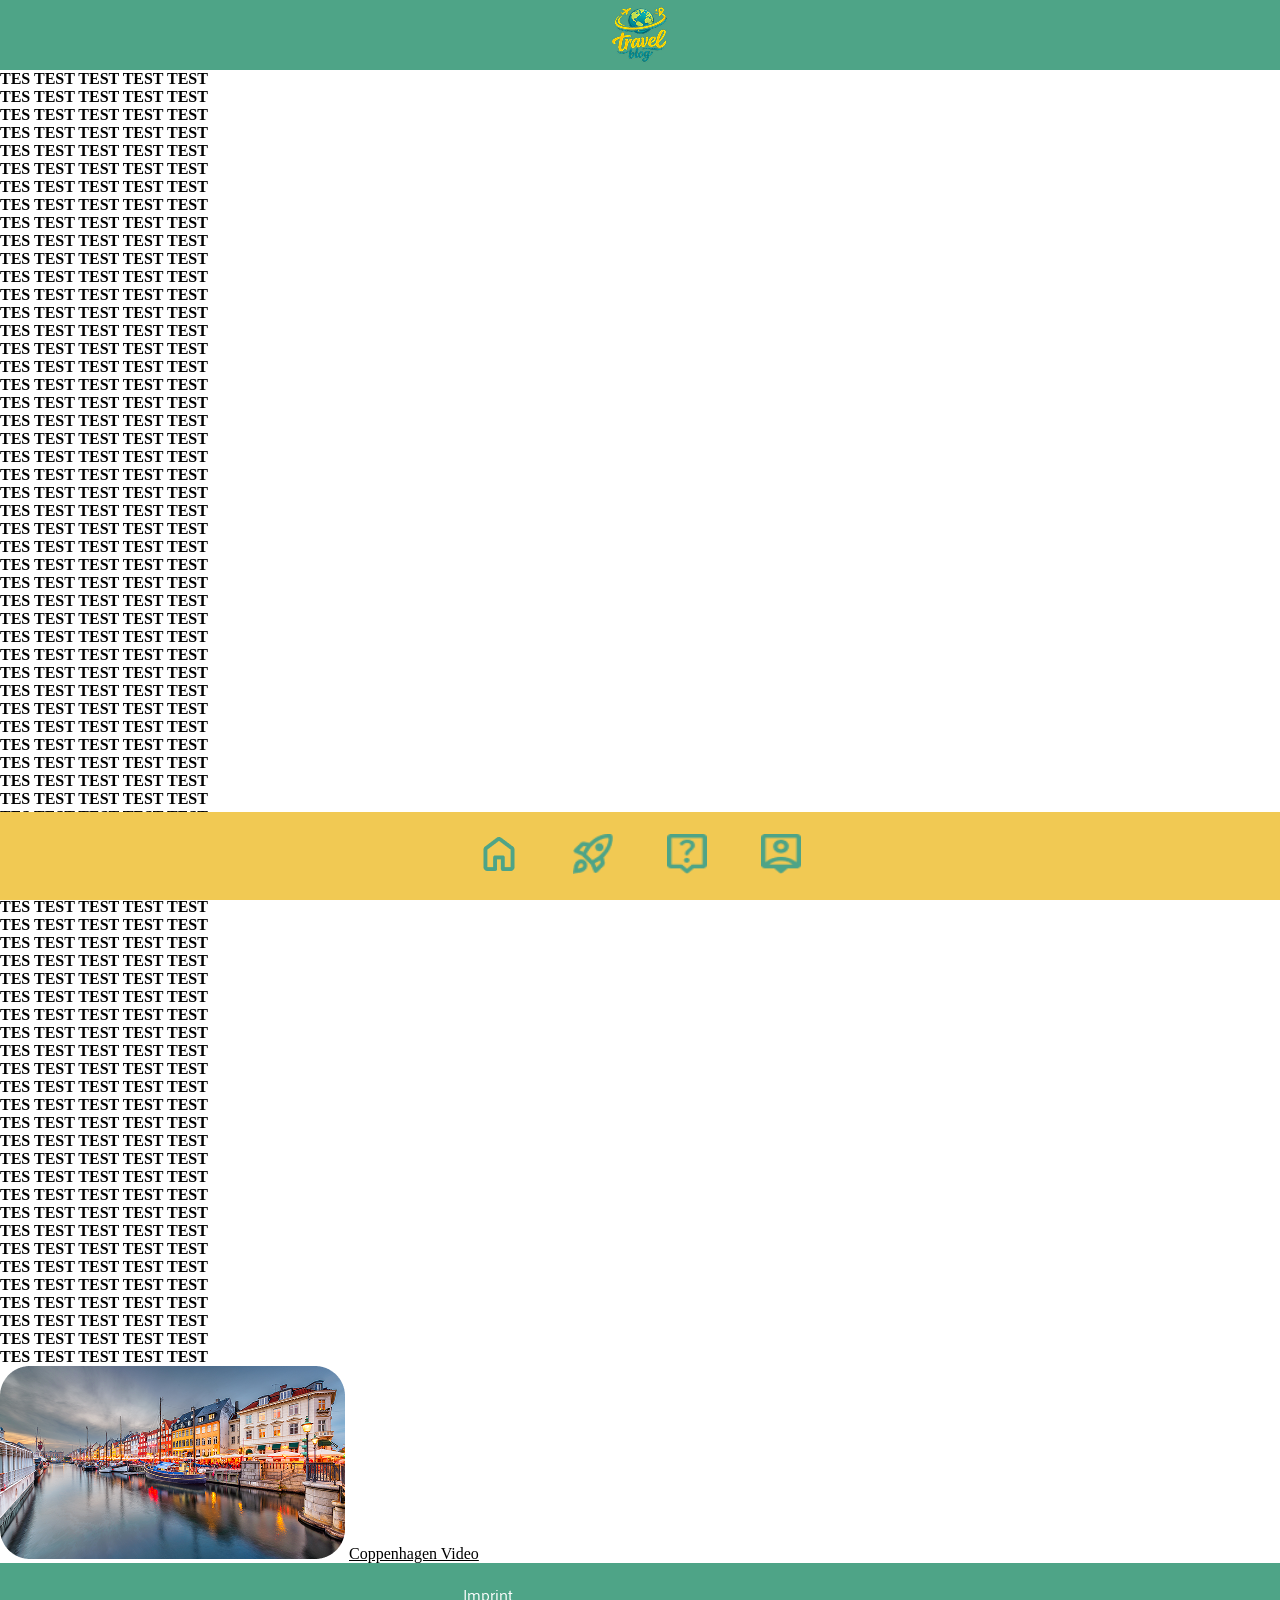
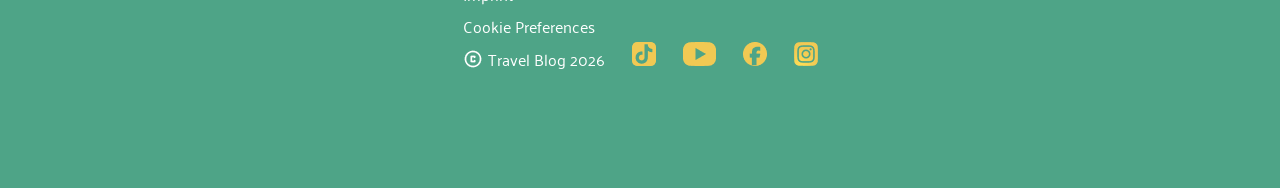
==== index.html @ c3bcda82 "Youtube eingebaut" ====
<!doctype html>
<html lang="en">
    <head>
        <meta charset="UTF-8" />
        <meta name="viewport" content="width=device-width, initial-scale=1.0" />
        <link
            rel="shortcut icon"
            href="./assets/icons/travel-blog-logo.png"
            type="image/x-icon"
        />
        <link rel="stylesheet" href="./css/header-footer.css" />
        <link rel="stylesheet" href="./css/fonts.css" />
        <link rel="stylesheet" href="./css/unsortedlist" />
        <title>Travel-Blog</title>
    </head>
    <body>
        <header>
            <div class="header-content">
                <img
                    src="./assets/icons/travel-blog-logo.png"
                    alt="Travel Blog Logo"
                />
            </div>
        </header>
        <main>
            <h2>TES TEST TEST TEST TEST</h2>
            <h2>TES TEST TEST TEST TEST</h2>
            <h2>TES TEST TEST TEST TEST</h2>
            <h2>TES TEST TEST TEST TEST</h2>

            <h2>TES TEST TEST TEST TEST</h2>
            <h2>TES TEST TEST TEST TEST</h2>

            <h2>TES TEST TEST TEST TEST</h2>

            <h2>TES TEST TEST TEST TEST</h2>
            <h2>TES TEST TEST TEST TEST</h2>
            <h2>TES TEST TEST TEST TEST</h2>
            <h2>TES TEST TEST TEST TEST</h2>
            <h2>TES TEST TEST TEST TEST</h2>
            <h2>TES TEST TEST TEST TEST</h2>
            <h2>TES TEST TEST TEST TEST</h2>
            <h2>TES TEST TEST TEST TEST</h2>

            <h2>TES TEST TEST TEST TEST</h2>
            <h2>TES TEST TEST TEST TEST</h2>

            <h2>TES TEST TEST TEST TEST</h2>

            <h2>TES TEST TEST TEST TEST</h2>
            <h2>TES TEST TEST TEST TEST</h2>
            <h2>TES TEST TEST TEST TEST</h2>
            <h2>TES TEST TEST TEST TEST</h2>
            <h2>TES TEST TEST TEST TEST</h2>
            <h2>TES TEST TEST TEST TEST</h2>
            <h2>TES TEST TEST TEST TEST</h2>
            <h2>TES TEST TEST TEST TEST</h2>
            <h2>TES TEST TEST TEST TEST</h2>

            <h2>TES TEST TEST TEST TEST</h2>
            <h2>TES TEST TEST TEST TEST</h2>

            <h2>TES TEST TEST TEST TEST</h2>

            <h2>TES TEST TEST TEST TEST</h2>
            <h2>TES TEST TEST TEST TEST</h2>
            <h2>TES TEST TEST TEST TEST</h2>
            <h2>TES TEST TEST TEST TEST</h2>
            <h2>TES TEST TEST TEST TEST</h2>
            <h2>TES TEST TEST TEST TEST</h2>
            <h2>TES TEST TEST TEST TEST</h2>
            <h2>TES TEST TEST TEST TEST</h2>
            <h2>TES TEST TEST TEST TEST</h2>

            <h2>TES TEST TEST TEST TEST</h2>
            <h2>TES TEST TEST TEST TEST</h2>

            <h2>TES TEST TEST TEST TEST</h2>

            <h2>TES TEST TEST TEST TEST</h2>
            <h2>TES TEST TEST TEST TEST</h2>
            <h2>TES TEST TEST TEST TEST</h2>
            <h2>TES TEST TEST TEST TEST</h2>
            <h2>TES TEST TEST TEST TEST</h2>
            <h2>TES TEST TEST TEST TEST</h2>
            <h2>TES TEST TEST TEST TEST</h2>
            <h2>TES TEST TEST TEST TEST</h2>
            <h2>TES TEST TEST TEST TEST</h2>

            <h2>TES TEST TEST TEST TEST</h2>
            <h2>TES TEST TEST TEST TEST</h2>

            <h2>TES TEST TEST TEST TEST</h2>

            <h2>TES TEST TEST TEST TEST</h2>
            <h2>TES TEST TEST TEST TEST</h2>
            <h2>TES TEST TEST TEST TEST</h2>
            <h2>TES TEST TEST TEST TEST</h2>
            <h2>TES TEST TEST TEST TEST</h2>
            <h2>TES TEST TEST TEST TEST</h2>
            <h2>TES TEST TEST TEST TEST</h2>
            <h2>TES TEST TEST TEST TEST</h2>
            <h2>TES TEST TEST TEST TEST</h2>

            <h2>TES TEST TEST TEST TEST</h2>
            <h2>TES TEST TEST TEST TEST</h2>

            <h2>TES TEST TEST TEST TEST</h2>

            <h2>TES TEST TEST TEST TEST</h2>
            <h2>TES TEST TEST TEST TEST</h2>
            <h2>TES TEST TEST TEST TEST</h2>
            <h2>TES TEST TEST TEST TEST</h2>
            <h2>TES TEST TEST TEST TEST</h2>
            <h2>TES TEST TEST TEST TEST</h2>

            <section class="video">
                <div class="yt-link">
                    <img src="./assets/img/bild-zum-video.png" alt="yt-bg" />
                    <a href="https://www.youtube.com/watch?v=amIS2ZnMagg"
                        >Coppenhagen Video</a
                    >
                </div>
            </section>
        </main>
        <footer>
            <div class="footer-content">
                <a href="imprint.html" target="_blank"><p>Imprint</p></a>
                <p>Cookie Preferences</p>
                <div class="social-links">
                    <div class="copyright">
                        <img
                            src="./assets/icons/copyright-icon.png"
                            alt="Copyright Icon"
                        />
                        <p>Travel Blog 2026</p>
                    </div>
                    <a href="https://www.tiktok.com" target="_blank"
                        ><img
                            src="./assets/icons/tiktok-icon.png"
                            alt="TikTok Icon"
                    /></a>
                    <a href="https://www.youtube.com" target="_blank"
                        ><img
                            src="./assets/icons/youtube-icon.png"
                            alt="YouTube Icon"
                    /></a>
                    <a href="https://www.facebook.com" target="_blank"
                        ><img
                            src="./assets/icons/facebook-icon.png"
                            alt="Facebook Icon"
                    /></a>
                    <a href="https://www.instagram.com" target="_blank"
                        ><img
                            src="./assets/icons/instagram-icon.png"
                            alt="Instagram Icon"
                    /></a>
                </div>
            </div>
            <div class="footer-navigation">
                <nav class="footer-nav-bar">
                    <ul>
                        <li>
                            <a href="index.html#home"
                                ><img
                                    src="./assets/icons/home.png"
                                    alt="Home Icon"
                            /></a>
                        </li>
                        <li>
                            <a href="index.html#highlights"
                                ><img
                                    src="./assets/icons/rocket-launch.png"
                                    alt="Rocket Icon"
                            /></a>
                        </li>
                        <li>
                            <a href="index.html#faq"
                                ><img
                                    src="./assets/icons/live-help.png"
                                    alt="FAQ Icon"
                            /></a>
                        </li>
                        <li>
                            <a href="index.html#contact"
                                ><img
                                    src="./assets/icons/person-pin.png"
                                    alt="Contact Icon"
                            /></a>
                        </li>
                    </ul>
                </nav>
            </div>
        </footer>
    </body>
</html>
---- css/header-footer.css ----
* {
    margin: 0; /* Alle Abstände auf null setzen */
    padding: 0;
    position: relative;
    box-sizing: border-box;
    color: inherit;
    font-size: inherit;
    scroll-behavior: smooth;
}

header {
    background-color: #4ea487;
    .header-content {
        /* position: absolute;
        width: 100%; */

        height: 70px;
        display: flex;
        align-items: center;
        justify-content: center;

        img {
            width: 56px;
            height: 56px;
        }
    }
}

footer {
    background-color: #4ea487;
    height: 225px;
    width: 100%;

    display: flex;
    justify-content: center;

    .footer-content {
        font-family: "Palanquin";
        font-size: 16px;
        width: 100%;
        max-width: 375px;
        padding-top: 15px;
        padding-left: 10px;
        padding-right: 10px;

        color: white;
        line-height: 2;
        
        a {
            text-decoration: none;
        }
        .social-links {
            display: flex;
            flex-direction: row;
            align-items: center;
            justify-content: space-between;

            .copyright {
                display: flex;
                align-items: center;
                gap: 5px;
            }
        }
    }

    .footer-navigation {
        background-color: #f1c953;
        height: 88px;
        width: 100%;
        display: flex;
        align-items: center;
        justify-content: center;
        position: fixed;
        left: 0;
        bottom: 0;

        .footer-nav-bar {
            max-width: 375px;
            width: 100%;

            ul {
                display: flex;
                flex-direction: row;
                align-items: center;
                justify-content: space-around;
                list-style-type: none;
            }

            img {
                width: 40px;
                height: 40px;
            }
        }
    }
}
---- css/fonts.css ----
/* arima-regular - latin */
@font-face {
  font-display: swap; /* Check https://developer.mozilla.org/en-US/docs/Web/CSS/@font-face/font-display for other options. */
  font-family: 'Arima';
  font-style: normal;
  font-weight: 400;
  src: url('../assets/fonts/arima-v7-latin-regular.woff2') format('woff2'); /* Chrome 36+, Opera 23+, Firefox 39+, Safari 12+, iOS 10+ */
}
/* arima-500 - latin */
@font-face {
  font-display: swap; /* Check https://developer.mozilla.org/en-US/docs/Web/CSS/@font-face/font-display for other options. */
  font-family: 'Arima';
  font-style: normal;
  font-weight: 500;
  src: url('../assets/fonts/arima-v7-latin-500.woff2') format('woff2'); /* Chrome 36+, Opera 23+, Firefox 39+, Safari 12+, iOS 10+ */
}
/* arima-600 - latin */
@font-face {
  font-display: swap; /* Check https://developer.mozilla.org/en-US/docs/Web/CSS/@font-face/font-display for other options. */
  font-family: 'Arima';
  font-style: normal;
  font-weight: 600;
  src: url('../assets/fonts/arima-v7-latin-600.woff2') format('woff2'); /* Chrome 36+, Opera 23+, Firefox 39+, Safari 12+, iOS 10+ */
}
/* arima-700 - latin */
@font-face {
  font-display: swap; /* Check https://developer.mozilla.org/en-US/docs/Web/CSS/@font-face/font-display for other options. */
  font-family: 'Arima';
  font-style: normal;
  font-weight: 700;
  src: url('../assets/fonts/arima-v7-latin-700.woff2') format('woff2'); /* Chrome 36+, Opera 23+, Firefox 39+, Safari 12+, iOS 10+ */
}


/* palanquin-regular - latin */
@font-face {
  font-display: swap; /* Check https://developer.mozilla.org/en-US/docs/Web/CSS/@font-face/font-display for other options. */
  font-family: 'Palanquin';
  font-style: normal;
  font-weight: 400;
  src: url('../assets/fonts/palanquin-v17-latin-regular.woff2') format('woff2'); /* Chrome 36+, Opera 23+, Firefox 39+, Safari 12+, iOS 10+ */
}
/* palanquin-500 - latin */
@font-face {
  font-display: swap; /* Check https://developer.mozilla.org/en-US/docs/Web/CSS/@font-face/font-display for other options. */
  font-family: 'Palanquin';
  font-style: normal;
  font-weight: 500;
  src: url('../assets/fonts/palanquin-v17-latin-500.woff2') format('woff2'); /* Chrome 36+, Opera 23+, Firefox 39+, Safari 12+, iOS 10+ */
}
/* palanquin-600 - latin */
@font-face {
  font-display: swap; /* Check https://developer.mozilla.org/en-US/docs/Web/CSS/@font-face/font-display for other options. */
  font-family: 'Palanquin';
  font-style: normal;
  font-weight: 600;
  src: url('../assets/fonts/palanquin-v17-latin-600.woff2') format('woff2'); /* Chrome 36+, Opera 23+, Firefox 39+, Safari 12+, iOS 10+ */
}
/* palanquin-700 - latin */
@font-face {
  font-display: swap; /* Check https://developer.mozilla.org/en-US/docs/Web/CSS/@font-face/font-display for other options. */
  font-family: 'Palanquin';
  font-style: normal;
  font-weight: 700;
  src: url('../assets/fonts/palanquin-v17-latin-700.woff2') format('woff2'); /* Chrome 36+, Opera 23+, Firefox 39+, Safari 12+, iOS 10+ */
}

/* palanquin-dark-regular - latin */
@font-face {
  font-display: swap; /* Check https://developer.mozilla.org/en-US/docs/Web/CSS/@font-face/font-display for other options. */
  font-family: 'Palanquin Dark';
  font-style: normal;
  font-weight: 400;
  src: url('../assets/fonts/palanquin-dark-v17-latin-regular.woff2') format('woff2'); /* Chrome 36+, Opera 23+, Firefox 39+, Safari 12+, iOS 10+ */
}
/* palanquin-dark-500 - latin */
@font-face {
  font-display: swap; /* Check https://developer.mozilla.org/en-US/docs/Web/CSS/@font-face/font-display for other options. */
  font-family: 'Palanquin Dark';
  font-style: normal;
  font-weight: 500;
  src: url('../assets/fonts/palanquin-dark-v17-latin-500.woff2') format('woff2'); /* Chrome 36+, Opera 23+, Firefox 39+, Safari 12+, iOS 10+ */
}
/* palanquin-dark-600 - latin */
@font-face {
  font-display: swap; /* Check https://developer.mozilla.org/en-US/docs/Web/CSS/@font-face/font-display for other options. */
  font-family: 'Palanquin Dark';
  font-style: normal;
  font-weight: 600;
  src: url('../assets/fonts/palanquin-dark-v17-latin-600.woff2') format('woff2'); /* Chrome 36+, Opera 23+, Firefox 39+, Safari 12+, iOS 10+ */
}
/* palanquin-dark-700 - latin */
@font-face {
  font-display: swap; /* Check https://developer.mozilla.org/en-US/docs/Web/CSS/@font-face/font-display for other options. */
  font-family: 'Palanquin Dark';
  font-style: normal;
  font-weight: 700;
  src: url('../assets/fonts/palanquin-dark-v17-latin-700.woff2') format('woff2'); /* Chrome 36+, Opera 23+, Firefox 39+, Safari 12+, iOS 10+ */
}
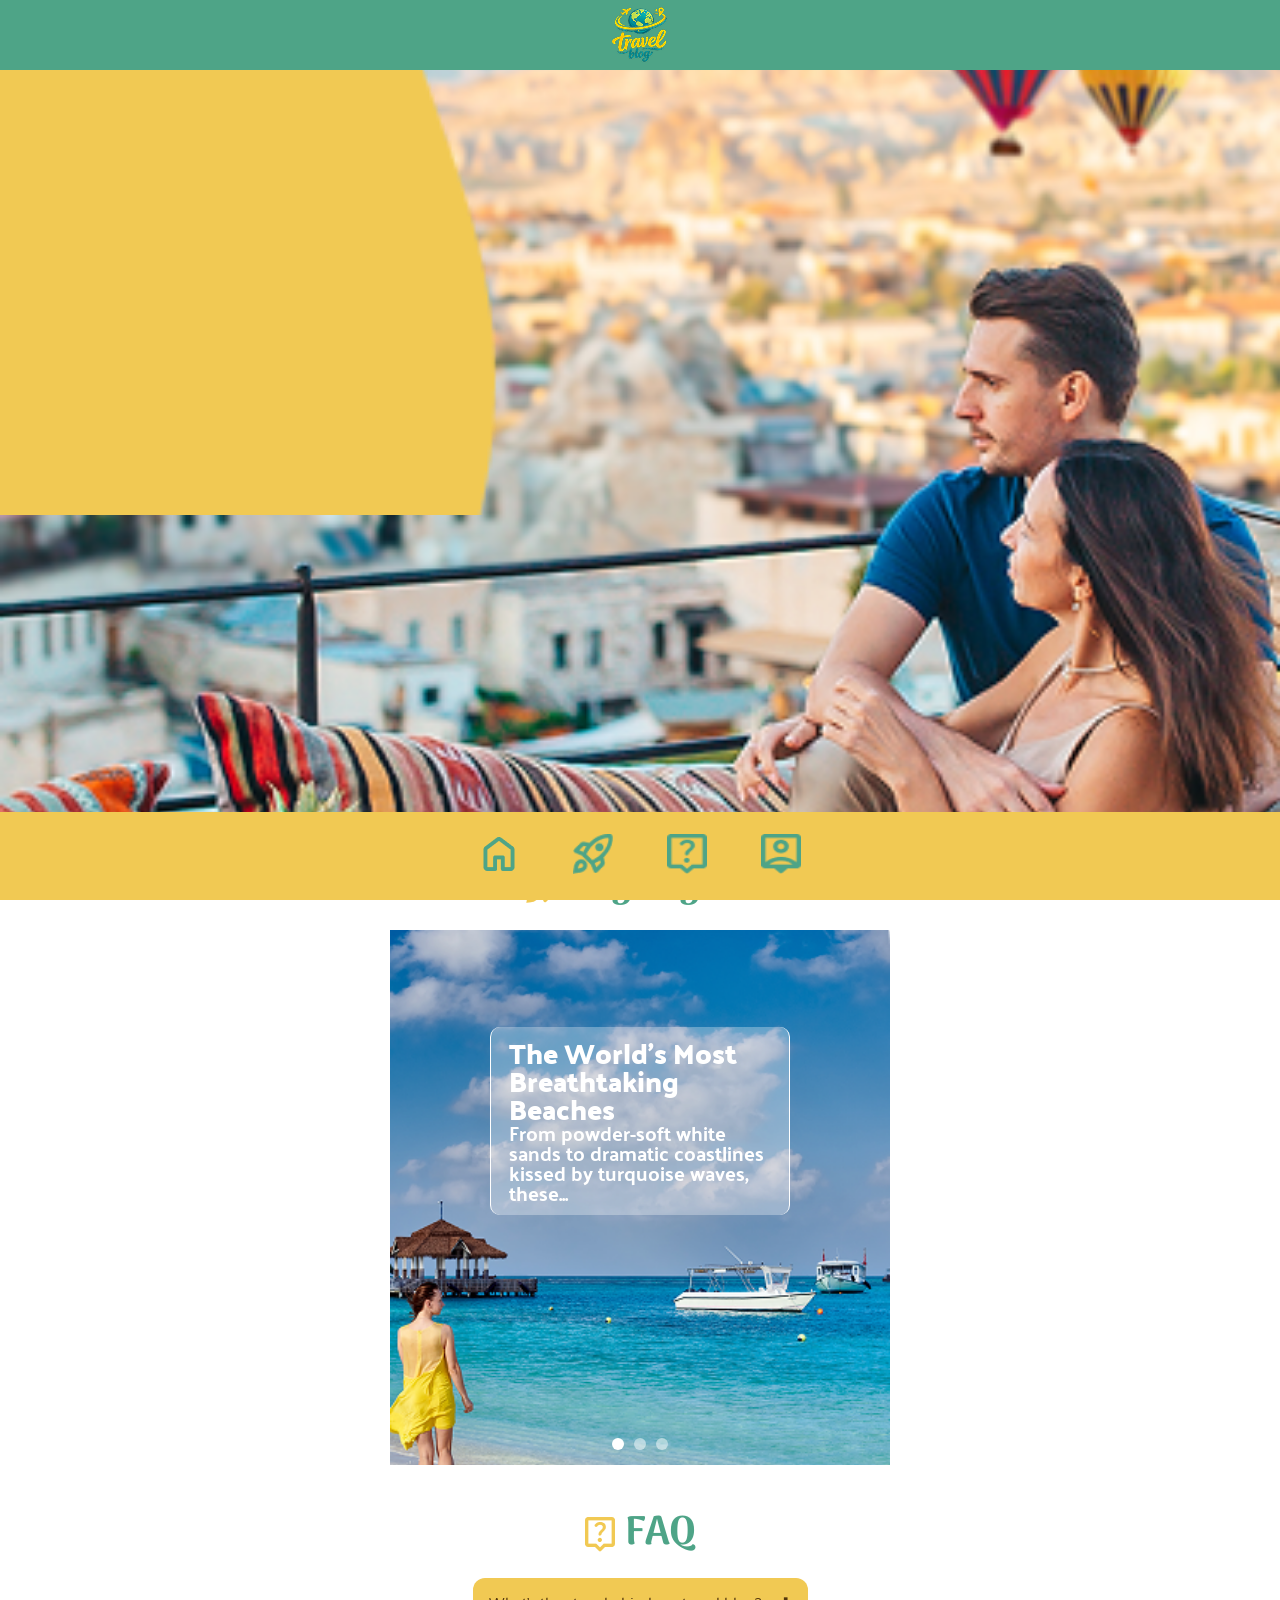
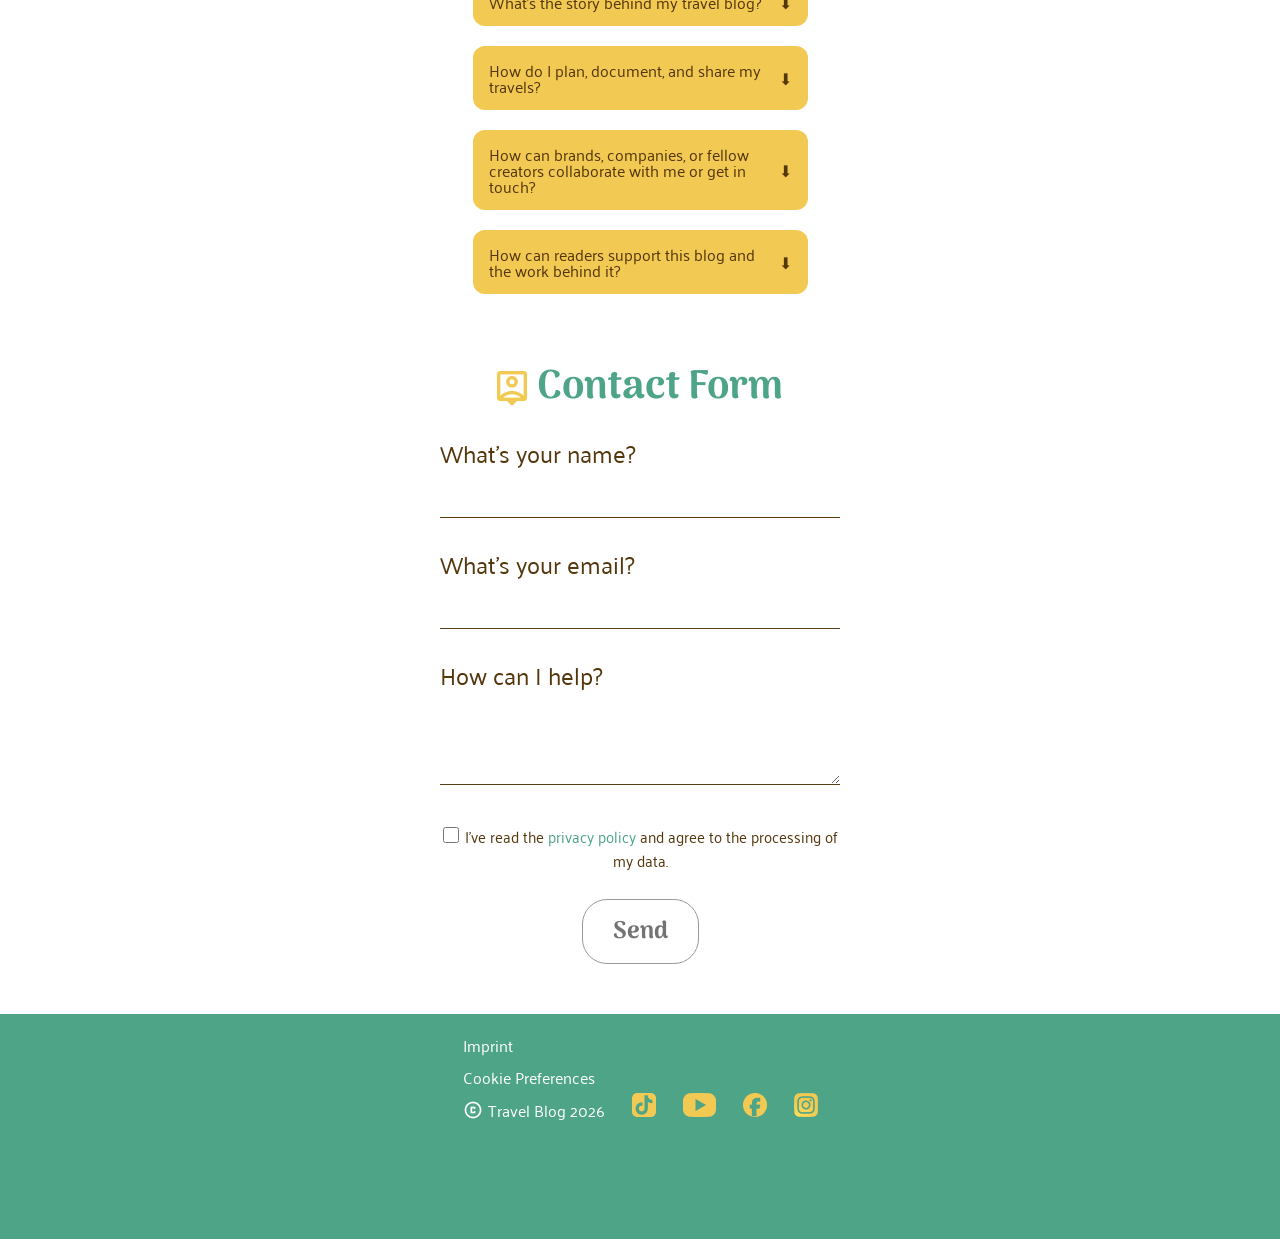
==== commit 7faa80e1: "index.html aufgebaut" ====
--- a/index.html
+++ b/index.html
@@ -3,125 +3,159 @@
     <head>
         <meta charset="UTF-8" />
         <meta name="viewport" content="width=device-width, initial-scale=1.0" />
-        <link
-            rel="shortcut icon"
-            href="./assets/icons/travel-blog-logo.png"
-            type="image/x-icon"
-        />
+        <link rel="shortcut icon" href="./assets/icons/travel-blog-logo.png" type="image/x-icon" />
         <link rel="stylesheet" href="./css/header-footer.css" />
         <link rel="stylesheet" href="./css/fonts.css" />
-        <link rel="stylesheet" href="./css/unsortedlist" />
+        <link rel="stylesheet" href="./css/style.css" />
+
         <title>Travel-Blog</title>
     </head>
-    <body>
+    <body id="home">
         <header>
             <div class="header-content">
-                <img
-                    src="./assets/icons/travel-blog-logo.png"
-                    alt="Travel Blog Logo"
-                />
+                <img src="./assets/icons/travel-blog-logo.png" alt="Travel Blog Logo" />
             </div>
         </header>
         <main>
-            <h2>TES TEST TEST TEST TEST</h2>
-            <h2>TES TEST TEST TEST TEST</h2>
-            <h2>TES TEST TEST TEST TEST</h2>
-            <h2>TES TEST TEST TEST TEST</h2>
-
-            <h2>TES TEST TEST TEST TEST</h2>
-            <h2>TES TEST TEST TEST TEST</h2>
-
-            <h2>TES TEST TEST TEST TEST</h2>
-
-            <h2>TES TEST TEST TEST TEST</h2>
-            <h2>TES TEST TEST TEST TEST</h2>
-            <h2>TES TEST TEST TEST TEST</h2>
-            <h2>TES TEST TEST TEST TEST</h2>
-            <h2>TES TEST TEST TEST TEST</h2>
-            <h2>TES TEST TEST TEST TEST</h2>
-            <h2>TES TEST TEST TEST TEST</h2>
-            <h2>TES TEST TEST TEST TEST</h2>
-
-            <h2>TES TEST TEST TEST TEST</h2>
-            <h2>TES TEST TEST TEST TEST</h2>
-
-            <h2>TES TEST TEST TEST TEST</h2>
-
-            <h2>TES TEST TEST TEST TEST</h2>
-            <h2>TES TEST TEST TEST TEST</h2>
-            <h2>TES TEST TEST TEST TEST</h2>
-            <h2>TES TEST TEST TEST TEST</h2>
-            <h2>TES TEST TEST TEST TEST</h2>
-            <h2>TES TEST TEST TEST TEST</h2>
-            <h2>TES TEST TEST TEST TEST</h2>
-            <h2>TES TEST TEST TEST TEST</h2>
-            <h2>TES TEST TEST TEST TEST</h2>
-
-            <h2>TES TEST TEST TEST TEST</h2>
-            <h2>TES TEST TEST TEST TEST</h2>
-
-            <h2>TES TEST TEST TEST TEST</h2>
-
-            <h2>TES TEST TEST TEST TEST</h2>
-            <h2>TES TEST TEST TEST TEST</h2>
-            <h2>TES TEST TEST TEST TEST</h2>
-            <h2>TES TEST TEST TEST TEST</h2>
-            <h2>TES TEST TEST TEST TEST</h2>
-            <h2>TES TEST TEST TEST TEST</h2>
-            <h2>TES TEST TEST TEST TEST</h2>
-            <h2>TES TEST TEST TEST TEST</h2>
-            <h2>TES TEST TEST TEST TEST</h2>
-
-            <h2>TES TEST TEST TEST TEST</h2>
-            <h2>TES TEST TEST TEST TEST</h2>
-
-            <h2>TES TEST TEST TEST TEST</h2>
-
-            <h2>TES TEST TEST TEST TEST</h2>
-            <h2>TES TEST TEST TEST TEST</h2>
-            <h2>TES TEST TEST TEST TEST</h2>
-            <h2>TES TEST TEST TEST TEST</h2>
-            <h2>TES TEST TEST TEST TEST</h2>
-            <h2>TES TEST TEST TEST TEST</h2>
-            <h2>TES TEST TEST TEST TEST</h2>
-            <h2>TES TEST TEST TEST TEST</h2>
-            <h2>TES TEST TEST TEST TEST</h2>
-
-            <h2>TES TEST TEST TEST TEST</h2>
-            <h2>TES TEST TEST TEST TEST</h2>
-
-            <h2>TES TEST TEST TEST TEST</h2>
-
-            <h2>TES TEST TEST TEST TEST</h2>
-            <h2>TES TEST TEST TEST TEST</h2>
-            <h2>TES TEST TEST TEST TEST</h2>
-            <h2>TES TEST TEST TEST TEST</h2>
-            <h2>TES TEST TEST TEST TEST</h2>
-            <h2>TES TEST TEST TEST TEST</h2>
-            <h2>TES TEST TEST TEST TEST</h2>
-            <h2>TES TEST TEST TEST TEST</h2>
-            <h2>TES TEST TEST TEST TEST</h2>
-
-            <h2>TES TEST TEST TEST TEST</h2>
-            <h2>TES TEST TEST TEST TEST</h2>
-
-            <h2>TES TEST TEST TEST TEST</h2>
-
-            <h2>TES TEST TEST TEST TEST</h2>
-            <h2>TES TEST TEST TEST TEST</h2>
-            <h2>TES TEST TEST TEST TEST</h2>
-            <h2>TES TEST TEST TEST TEST</h2>
-            <h2>TES TEST TEST TEST TEST</h2>
-            <h2>TES TEST TEST TEST TEST</h2>
-
-            <section class="video">
-                <div class="yt-link">
-                    <img src="./assets/img/bild-zum-video.png" alt="yt-bg" />
-                    <a href="https://www.youtube.com/watch?v=amIS2ZnMagg"
-                        >Coppenhagen Video</a
-                    >
-                </div>
-            </section>
+            <!-- Slider Animation Start------------------------------------------------ -->
+            <div class="slider">
+                <div class="text">
+                    <h1>Cappadocia</h1>
+                    <p>From sunrise balloons to hidden cave dwellings, every moment feels unreal in the best way.</p>
+                </div>
+                <img src="./assets/img/header-photo.png" class="img img1" />
+                <img src="./assets/img/vector-17.png" class="img img2" />
+            </div>
+            <div class="content">
+                <!-- Slider Animation Ende------------------------------------------------ -->
+                <div class="highlight-section" id="highlights">
+                    <div class="headline">
+                        <img src="./assets/icons/rocket-launch-gelb.png" alt="Rocket Icon" />
+                        <h2>Highlights</h2>
+                    </div>
+                    <div class="highlights-slider">
+                        <input type="radio" name="slide" id="s1" checked />
+                        <input type="radio" name="slide" id="s2" />
+                        <input type="radio" name="slide" id="s3" />
+
+                        <div class="slides">
+                            <a href="article-1.html" class="slide">
+                                <img src="./assets/img/header-photo-5.png" />
+                                <div class="caption"><h4>The World’s Most Breathtaking Beaches</h4><p>From powder-soft white sands to dramatic coastlines kissed by turquoise waves, these...</p></div>
+                            </a>
+
+
+                            <a href="article-2.html" class="slide">
+                                <img src="./assets/img/header-photo-6.png" />
+                                <div class="caption"><h4>Copenhagen in 3 Days: Big Experiences, Smart Spending</h4><p>Copenhagen in 3 Days: Big Experiences, Smart Spending Discover Copenhagen, where historic charm meets modern design, vibrant cycling...</p></div>
+                            </a>
+
+                            <a href="article-3.html" class="slide">
+                                <img src="./assets/img/header-photo-7.png" />
+                                <div class="caption"><h4>Pattaya Pulse: Food, Sun and Neon Nights</h4><p>From bustling promenades to nearby islands, the city offers an energetic and diverse escape...</p></div>
+                            </a>
+                        </div>
+
+                        <div class="nav">
+                            <label for="s1"></label>
+                            <label for="s2"></label>
+                            <label for="s3"></label>
+                        </div>
+                    </div>
+                </div>
+
+                <div class="faq-section" id="faq">
+                    <div class="headline">
+                        <img src="./assets/icons/live-help-gelb.png" alt="Help Icon" />
+                        <h2>FAQ</h2>
+                    </div>
+
+                    <details class="dropdown">
+                        <summary>What’s the story behind my travel blog?</summary>
+
+                        <div class="content">
+                            <p>
+                                Lorem ipsum dolor sit amet consectetur. Egestas a enim vestibulum malesuada. Ante in
+                                commodo porta scelerisque turpis gravida semper. Lorem ipsum dolor sit amet consectetur.
+                                Egestas a enim vestibulum malesuada. Ante in commodo porta scelerisque turpis gravida
+                                semper.
+                            </p>
+                        </div>
+                    </details>
+
+                    <details class="dropdown">
+                        <summary>How do I plan, document, and share my travels?</summary>
+
+                        <div class="content">
+                            <p>
+                                Lorem ipsum dolor sit amet consectetur. Egestas a enim vestibulum malesuada. Ante in
+                                commodo porta scelerisque turpis gravida semper. Lorem ipsum dolor sit amet consectetur.
+                                Egestas a enim vestibulum malesuada. Ante in commodo porta scelerisque turpis gravida
+                                semper.
+                            </p>
+                        </div>
+                    </details>
+
+                    <details class="dropdown">
+                        <summary>
+                            How can brands, companies, or fellow creators collaborate with me or get in touch?
+                        </summary>
+
+                        <div class="content">
+                            <p>
+                                Lorem ipsum dolor sit amet consectetur. Egestas a enim vestibulum malesuada. Ante in
+                                commodo porta scelerisque turpis gravida semper. Lorem ipsum dolor sit amet consectetur.
+                                Egestas a enim vestibulum malesuada. Ante in commodo porta scelerisque turpis gravida
+                                semper.
+                            </p>
+                        </div>
+                    </details>
+
+                    <details class="dropdown">
+                        <summary>How can readers support this blog and the work behind it?</summary>
+
+                        <div class="content">
+                            <p>
+                                Lorem ipsum dolor sit amet consectetur. Egestas a enim vestibulum malesuada. Ante in
+                                commodo porta scelerisque turpis gravida semper. Lorem ipsum dolor sit amet consectetur.
+                                Egestas a enim vestibulum malesuada. Ante in commodo porta scelerisque turpis gravida
+                                semper.
+                            </p>
+                        </div>
+                    </details>
+                </div>
+
+                <form class="contact-form" id="contact">
+                    <div class="headline">
+                        <img src="./assets/icons/person-pin-gelb.png" alt="Contact Icon" />
+                        <h2>Contact Form</h2>
+                    </div>
+
+                    <label>
+                        What’s your name?
+                        <input type="text" name="name" required />
+                    </label>
+
+                    <label>
+                        What’s your email?
+                        <input type="email" name="email" required />
+                    </label>
+
+                    <label>
+                        How can I help?
+                        <textarea name="message" rows="4" required></textarea>
+                    </label>
+
+                    <label class="checkbox">
+                        <input type="checkbox" required />
+                        <span>
+                            I’ve read the <a href="#">privacy policy</a> and agree to the processing of my data.
+                        </span>
+                    </label>
+
+                    <button type="submit">Send</button>
+                </form>
+            </div>
         </main>
         <footer>
             <div class="footer-content">
@@ -129,31 +163,20 @@
                 <p>Cookie Preferences</p>
                 <div class="social-links">
                     <div class="copyright">
-                        <img
-                            src="./assets/icons/copyright-icon.png"
-                            alt="Copyright Icon"
-                        />
+                        <img src="./assets/icons/copyright-icon.png" alt="Copyright Icon" />
                         <p>Travel Blog 2026</p>
                     </div>
                     <a href="https://www.tiktok.com" target="_blank"
-                        ><img
-                            src="./assets/icons/tiktok-icon.png"
-                            alt="TikTok Icon"
+                        ><img src="./assets/icons/tiktok-icon.png" alt="TikTok Icon"
                     /></a>
                     <a href="https://www.youtube.com" target="_blank"
-                        ><img
-                            src="./assets/icons/youtube-icon.png"
-                            alt="YouTube Icon"
+                        ><img src="./assets/icons/youtube-icon.png" alt="YouTube Icon"
                     /></a>
                     <a href="https://www.facebook.com" target="_blank"
-                        ><img
-                            src="./assets/icons/facebook-icon.png"
-                            alt="Facebook Icon"
+                        ><img src="./assets/icons/facebook-icon.png" alt="Facebook Icon"
                     /></a>
                     <a href="https://www.instagram.com" target="_blank"
-                        ><img
-                            src="./assets/icons/instagram-icon.png"
-                            alt="Instagram Icon"
+                        ><img src="./assets/icons/instagram-icon.png" alt="Instagram Icon"
                     /></a>
                 </div>
             </div>
@@ -161,31 +184,19 @@
                 <nav class="footer-nav-bar">
                     <ul>
                         <li>
-                            <a href="index.html#home"
-                                ><img
-                                    src="./assets/icons/home.png"
-                                    alt="Home Icon"
+                            <a href="index.html#home"><img src="./assets/icons/home.png" alt="Home Icon" /></a>
+                        </li>
+                        <li>
+                            <a href="index.html#highlights"
+                                ><img src="./assets/icons/rocket-launch.png" alt="Rocket Icon"
                             /></a>
                         </li>
                         <li>
-                            <a href="index.html#highlights"
-                                ><img
-                                    src="./assets/icons/rocket-launch.png"
-                                    alt="Rocket Icon"
-                            /></a>
-                        </li>
-                        <li>
-                            <a href="index.html#faq"
-                                ><img
-                                    src="./assets/icons/live-help.png"
-                                    alt="FAQ Icon"
-                            /></a>
+                            <a href="index.html#faq"><img src="./assets/icons/live-help.png" alt="FAQ Icon" /></a>
                         </li>
                         <li>
                             <a href="index.html#contact"
-                                ><img
-                                    src="./assets/icons/person-pin.png"
-                                    alt="Contact Icon"
+                                ><img src="./assets/icons/person-pin.png" alt="Contact Icon"
                             /></a>
                         </li>
                     </ul>
--- a/css/style.css
+++ b/css/style.css
@@ -0,0 +1,355 @@
+* {
+    margin: 0; /* Alle Abstände auf null setzen */
+    padding: 0;
+    position: relative;
+    box-sizing: border-box;
+    color: inherit;
+    font-size: inherit;
+    scroll-behavior: smooth;
+}
+
+/* Landing-page animation */
+
+.text {
+    h1 {
+        font-family: "Arima";
+        font-weight: 700;
+        font-size: 40px;
+        color: #54370d;
+    }
+
+    p {
+        font-family: "Palanquin";
+        font-weight: 500;
+        font-size: 18px;
+        color: #54370d;
+        line-height: 1;
+    }
+
+    position: absolute;
+    top: 40%;
+    left: 35%;
+    transform: translate(-50%, -40%);
+
+    z-index: 3;
+
+    opacity: 0;
+    animation: fadeInText 4s ease-in-out;
+}
+
+@keyframes fadeInText {
+    to {
+        opacity: 1;
+    }
+}
+
+.slider {
+    min-height: calc(100dvh - 158px); /* 88px = Höhe minus header height und fixed Bottom Nav */
+
+    position: relative;
+    width: 100%;
+    height: 400px;
+    background: #f1c953;
+    overflow: hidden;
+}
+
+.img {
+    position: absolute;
+    inset: 0;
+
+    width: 100%;
+    height: 100%;
+    object-fit: cover;
+    will-change: transform;
+}
+
+.img1 {
+    z-index: 1;
+    transform: translateX(100%);
+    animation: slideIn 1.5s ease-out forwards;
+    /* animation-delay: 1.5s; */
+    animation-delay: 2s;
+}
+
+@keyframes slideIn {
+    to {
+        transform: translateX(0);
+    }
+}
+
+.img2 {
+    z-index: 2;
+    transform: translateX(100%);
+    animation: slideOverlay 2s ease-out forwards;
+    /* animation-delay: 1.5s; */
+    animation-delay: 2s;
+}
+
+@keyframes slideOverlay {
+    0% {
+        transform: translate(100%);
+    }
+
+    60% {
+        transform: translateX(0); /* kommt ins Bild */
+    }
+
+    100% {
+        transform: translate(-40%, -40%); /* raus nach oben links */
+    }
+}
+
+/* Landing-page animation Ende */
+
+main {
+    .content {
+        width: 100%;
+        margin-left: auto;
+        margin-right: auto;
+        padding-left: 10px;
+        padding-right: 10px;
+
+        .headline {
+            display: flex;
+            align-items: center;
+            justify-content: center;
+            gap: 10px;
+            padding-top: 50px;
+            padding-bottom: 20px;
+            h2 {
+                font-family: "Arima";
+                font-size: 40px;
+                font-weight: 700;
+                line-height: 1.2;
+                color: #4ea487;
+            }
+        }
+
+        .dropdown {
+            font-family: "Palanquin";
+            font-weight: 400;
+            font-size: 16px;
+            line-height: 1;
+            color: #54370d;
+
+            background: #f1c953;
+            padding: 16px;
+            margin-bottom: 20px;
+            border-radius: 12px;
+            max-width: 335px;
+
+            margin-left: auto;
+            margin-right: auto;
+        }
+
+        .content {
+            margin-top: 10px; /* Margin der content box */
+        }
+
+        .content p {
+            /* Content Formatierung */
+            background: #eee;
+            padding: 12px;
+            border-radius: 8px;
+        }
+
+        summary {
+            /* Frage-Text */
+            display: flex;
+            justify-content: space-between;
+            align-items: center;
+        }
+
+        summary::after {
+            content: "⬇";
+            transition: transform 0.3s;
+        }
+
+        details[open] summary::after {
+            transform: rotate(90deg);
+        }
+
+        /* ----------------------- CONTACT FORM --------------------- */
+
+        .contact-form {
+            max-width: 400px;
+            margin: auto;
+            /* font-family: "Palanquin";
+            font-weight: 400;
+            font-size: 24px;
+            line-height: 1; */
+
+            margin-bottom: 50px;
+        }
+
+        .contact-form label {
+            display: block;
+            margin-bottom: 25px;
+            font-family: "Palanquin";
+            font-weight: 400;
+            font-size: 24px;
+            color: #54370d;
+        }
+
+        .contact-form input,
+        .contact-form textarea {
+            width: 100%;
+            border: none;
+            border-bottom: 1px solid #5a3d14;
+            background: transparent;
+            padding: 8px 0;
+            font-size: 16px;
+            outline: none;
+        }
+
+        /* Checkbox */
+        .checkbox {
+            display: flex;
+            justify-content: center;
+            gap: 10px;
+            text-align: center;
+            line-height: 1;
+
+            span {
+                font-size: 15px;
+
+                a {
+                    color: #4ea487;
+                    text-decoration: none;
+                }
+            }
+        }
+
+        .checkbox input {
+            width: 16px;
+            height: 16px;
+            margin-top: 3px;
+        }
+
+        /* Button */
+        .contact-form button {
+            display: block;
+            margin: 30px auto 0;
+            padding: 12px 30px;
+            border-radius: 25px;
+            border: 1px solid #999;
+            background: transparent;
+            font-family: "Arima";
+            font-weight: 700;
+            font-size: 24px;
+            cursor: pointer;
+            color: #737373;
+        }
+
+        .contact-form button:hover {
+            background: #f1f1f1;
+        }
+
+        .highlight-section {
+            display: flex;
+            flex-direction: column;
+            align-items: center;
+
+            .highlights-slider {
+                position: relative;
+                width: 100%;
+                max-width: 500px;
+                height: 530px;
+                /* overflow: hidden; */
+
+                /* Bilder übereinander */
+                .slides {
+                    position: relative;
+                    width: 100%;
+                    height: 100%;
+                }
+
+                .slide {
+                    position: absolute;
+                    inset: 0;
+                    display: block;
+
+                    opacity: 0; /* Bilder unsichtbar machen */
+                    transition: opacity 0.5s ease;
+
+                    height: 535px;
+
+                    pointer-events: none; /* Damit nur das aktive Bild klickbar ist */
+
+                    img {
+                        width: 100%;
+                        height: 100%;
+                        object-fit: cover;
+                    }
+                }
+                .caption {
+                    position: absolute;
+                    bottom: 250px;
+                    left: 50%;
+                    transform: translateX(-50%);
+                    width: 300px;
+                    color: white;
+                    text-align: left;
+
+                    border-left: white solid 1px;
+                    border-right: white solid 1px;
+
+                    background: rgba(255, 255, 255, 0.3);
+                    padding: 12px 18px;
+                    border-radius: 10px;
+                    h4 {
+                        font-family: "Palanquin Dark";
+                        font-weight: 600;
+                        font-size: 28px;
+                        line-height: 1;
+                    }
+
+                    p {
+                        font-family: "Palanquin Dark";
+                        font-weight: 400;
+                        font-size: 20px;
+                        line-height: 1;
+                    }
+                }
+                /* Radio Buttons verstecken */
+                input {
+                    display: none;
+                }
+
+                /* Aktives Bild anzeigen */
+                #s1:checked ~ .slides .slide:nth-child(1),
+                #s2:checked ~ .slides .slide:nth-child(2),
+                #s3:checked ~ .slides .slide:nth-child(3) {
+                    opacity: 1;
+                    pointer-events: auto; /* Aktives Bild klickbar machen */
+                }
+
+                /* Navigation */
+                .nav {
+                    position: absolute;
+                    bottom: 10px;
+                    left: 50%;
+                    transform: translateX(-50%);
+                    display: flex;
+                    gap: 10px;
+                }
+
+                .nav label {
+                    width: 12px;
+                    height: 12px;
+                    background: #fff;
+                    border-radius: 50%;
+                    cursor: pointer;
+                    opacity: 0.5;
+                }
+
+                /* aktiver Punkt */
+                #s1:checked ~ .nav label[for="s1"],
+                #s2:checked ~ .nav label[for="s2"],
+                #s3:checked ~ .nav label[for="s3"] {
+                    opacity: 1;
+                }
+            }
+        }
+    }
+}
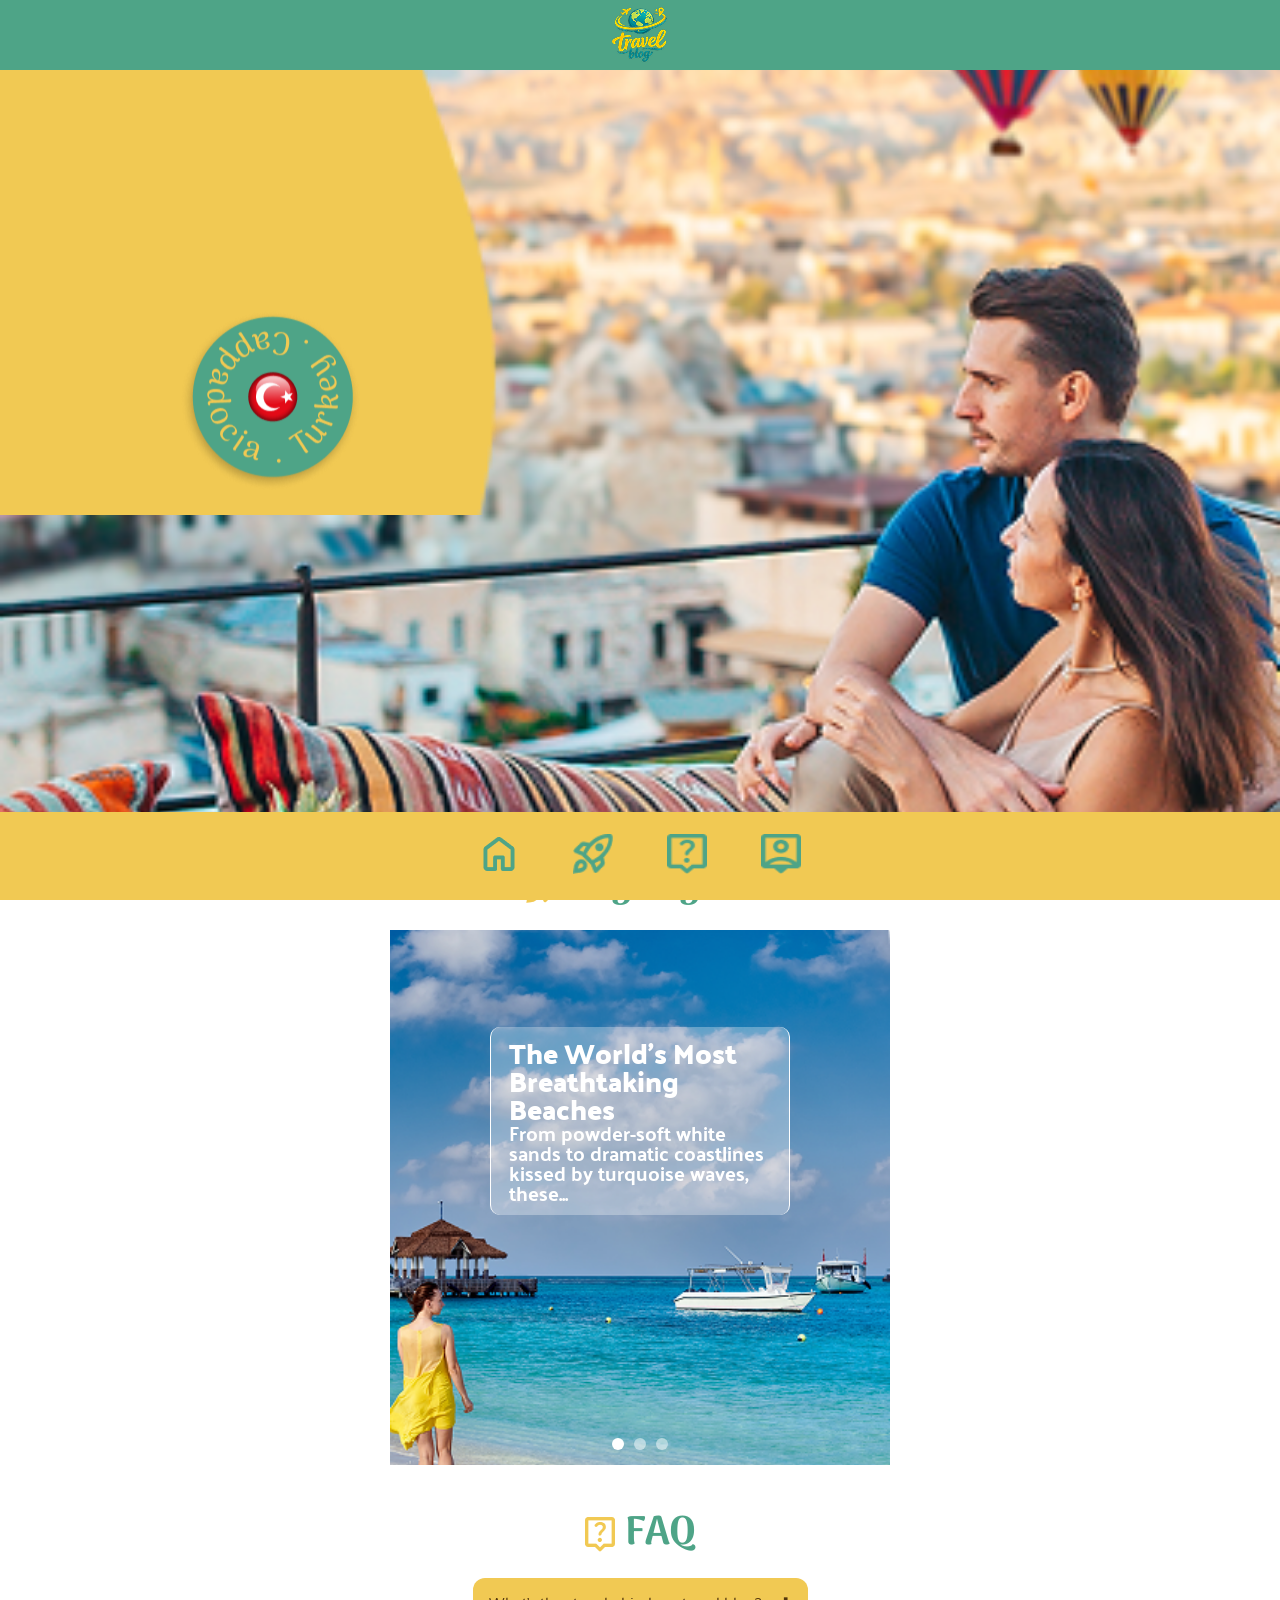
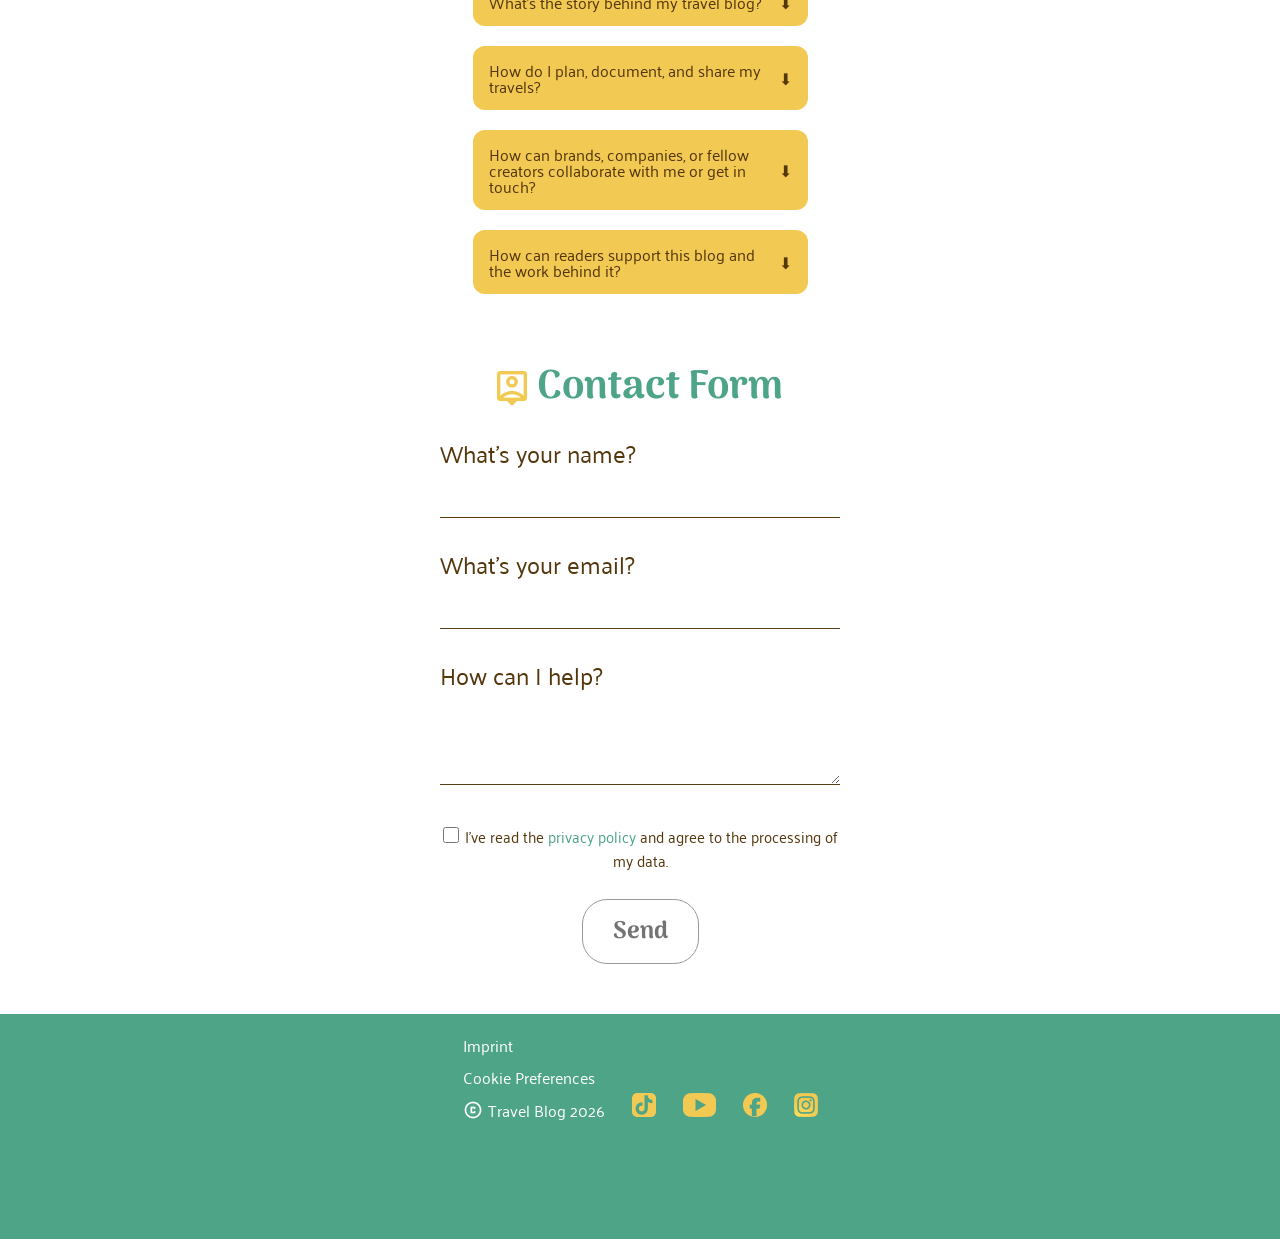
==== commit 45b7e3f1: "index.html aufgebaut" ====
--- a/index.html
+++ b/index.html
@@ -25,6 +25,7 @@
                 </div>
                 <img src="./assets/img/header-photo.png" class="img img1" />
                 <img src="./assets/img/vector-17.png" class="img img2" />
+                <img src="./assets/icons/turkey-icon.png" class="img3" />
             </div>
             <div class="content">
                 <!-- Slider Animation Ende------------------------------------------------ -->
--- a/css/style.css
+++ b/css/style.css
@@ -11,6 +11,19 @@
 /* Landing-page animation */
 
 .text {
+    position: absolute;
+    top: 35%;
+    left: 20%;
+    transform: translate(-50%, -40%);
+
+    z-index: 3;
+
+    opacity: 0;
+
+    animation: fadeInText 6s ease-in-out;
+
+    max-width: 200px;
+
     h1 {
         font-family: "Arima";
         font-weight: 700;
@@ -25,16 +38,6 @@
         color: #54370d;
         line-height: 1;
     }
-
-    position: absolute;
-    top: 40%;
-    left: 35%;
-    transform: translate(-50%, -40%);
-
-    z-index: 3;
-
-    opacity: 0;
-    animation: fadeInText 4s ease-in-out;
 }
 
 @keyframes fadeInText {
@@ -44,7 +47,7 @@
 }
 
 .slider {
-    min-height: calc(100dvh - 158px); /* 88px = Höhe minus header height und fixed Bottom Nav */
+    min-height: calc(100dvh - 158px); /* 88px + 70px = 158px = Höhe minus header height und fixed Bottom Nav */
 
     position: relative;
     width: 100%;
@@ -80,7 +83,7 @@
 .img2 {
     z-index: 2;
     transform: translateX(100%);
-    animation: slideOverlay 2s ease-out forwards;
+    animation: slideOverlay 4s ease-out forwards;
     /* animation-delay: 1.5s; */
     animation-delay: 2s;
 }
@@ -90,12 +93,34 @@
         transform: translate(100%);
     }
 
+    30% {
+        transform: translateX(0); /* kommt ins Bild */
+    }
+
     60% {
-        transform: translateX(0); /* kommt ins Bild */
+        transform: translateX(0); /* bleibt ins Bild, Pause */
     }
 
     100% {
         transform: translate(-40%, -40%); /* raus nach oben links */
+    }
+}
+
+.img3 {
+    position: absolute;
+    left: 180px;
+    top: 240px;
+    z-index: 4;
+    opacity: 0; /* Icon unsichtbar machen */
+    /* transition: opacity 0.5s ease; */
+
+    animation: fadeInIcon 2s ease-in forwards;
+    animation-delay: 6s;
+}
+
+@keyframes fadeInIcon {
+    to {
+        opacity: 1;
     }
 }
 
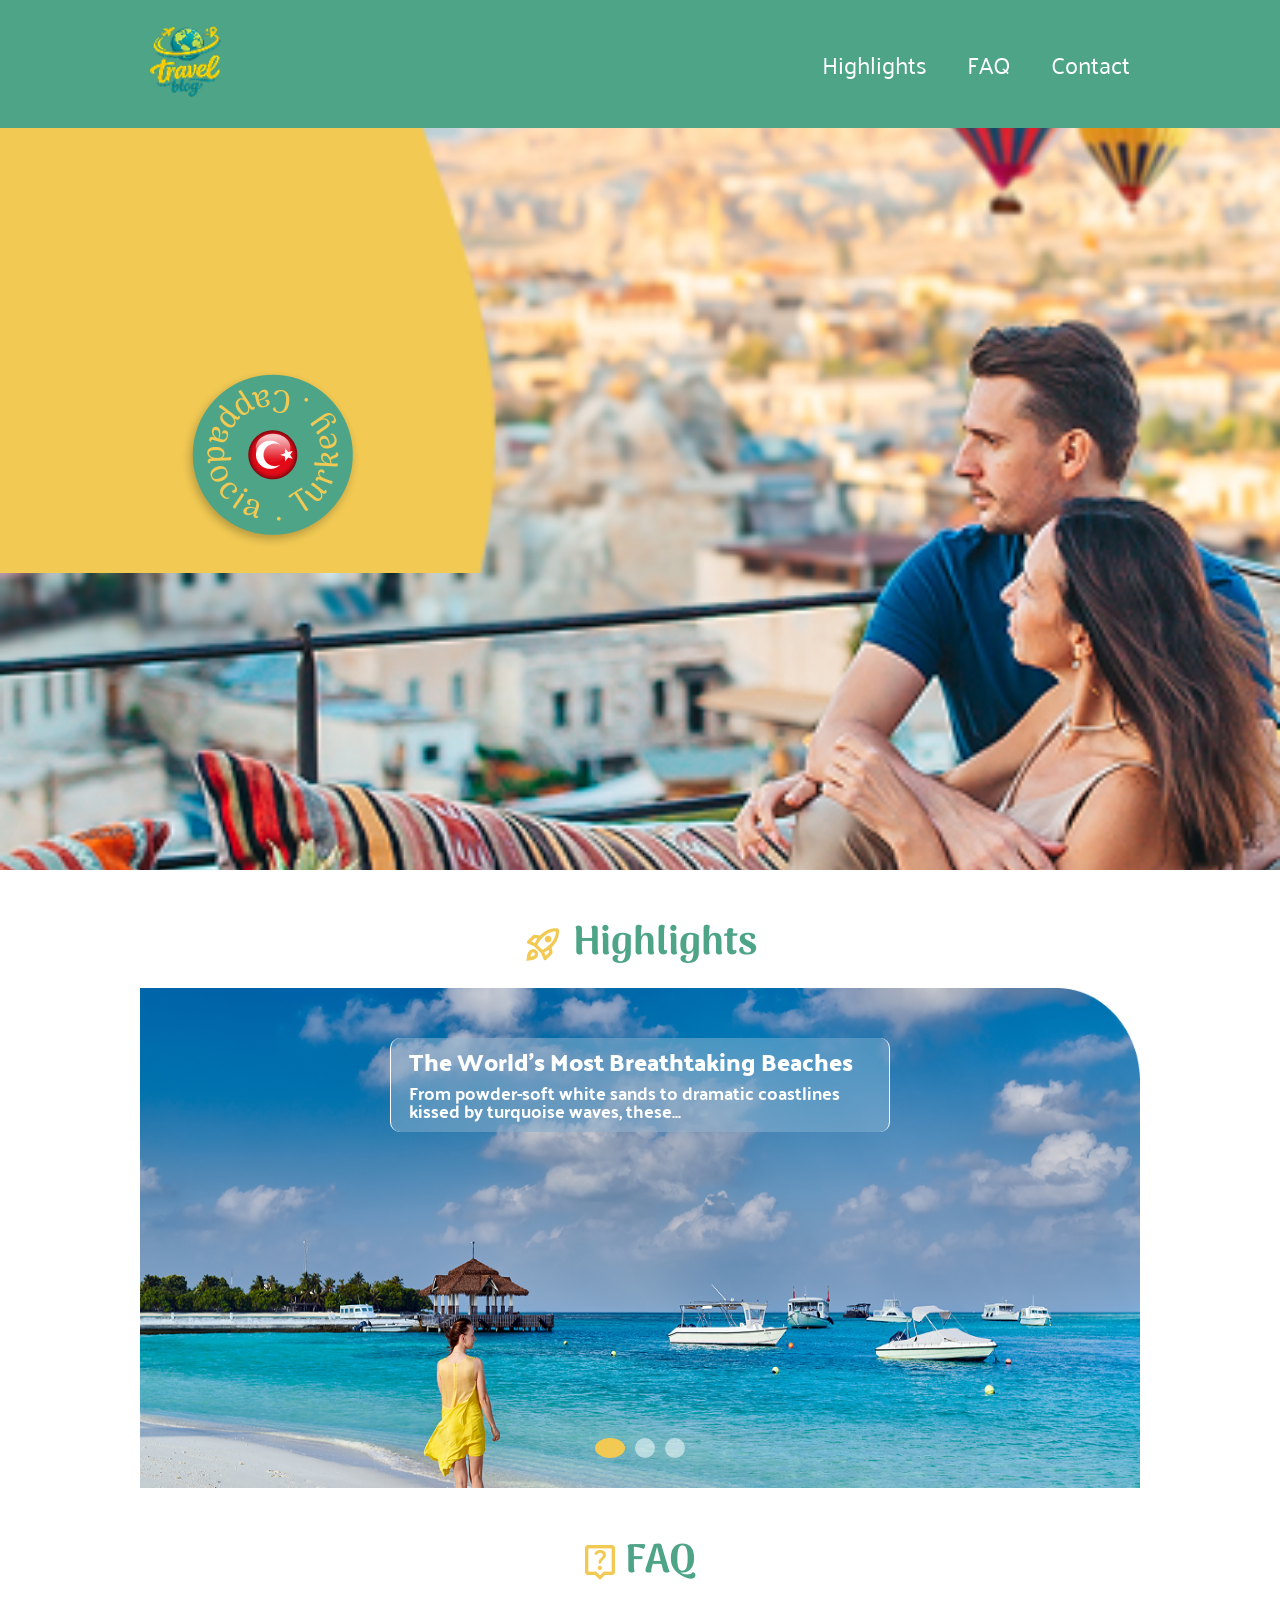
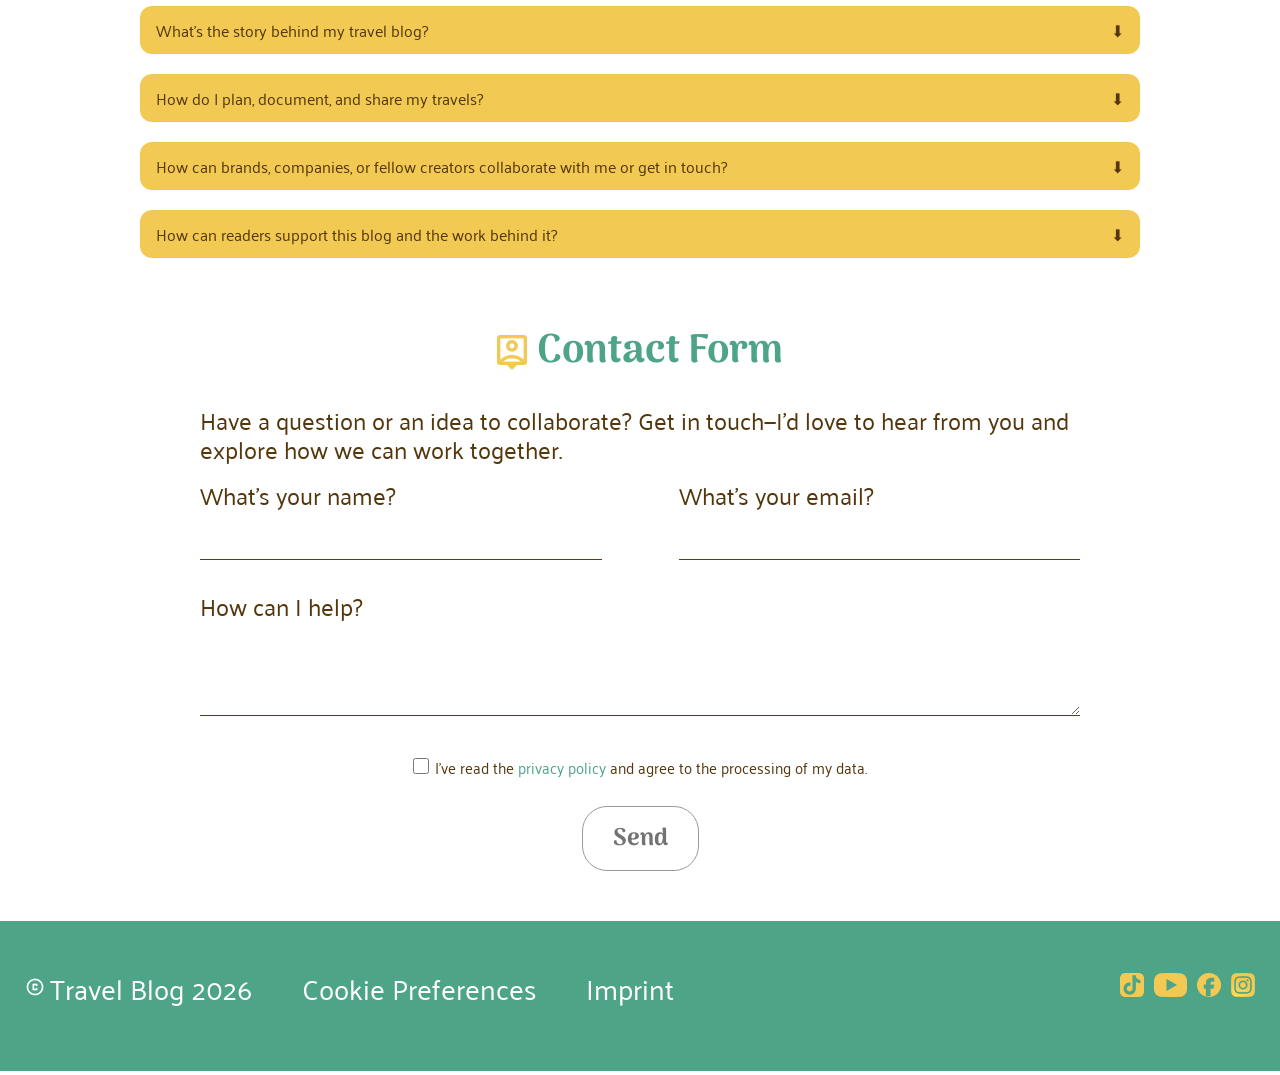
==== commit 8506d901: "Index.html aufgebaut, Desktop Header responsive" ====
--- a/index.html
+++ b/index.html
@@ -11,174 +11,224 @@
         <title>Travel-Blog</title>
     </head>
     <body id="home">
+        <!-- ------------------------------------------------------------ -->
         <header>
             <div class="header-content">
-                <img src="./assets/icons/travel-blog-logo.png" alt="Travel Blog Logo" />
+                <a href="index.html"><img src="./assets/icons/travel-blog-logo.png" alt="Travel Blog Logo" /></a>
+                <nav class="header-nav-bar">
+                    <ul>
+                        <li><a href="index.html#highlights">Highlights</a></li>
+                        <li><a href="index.html#faq">FAQ</a></li>
+                        <li><a href="index.html#contact">Contact</a></li>
+                    </ul>
+                </nav>
             </div>
         </header>
+        <!-- ------------------------------------------------------------ -->
         <main>
-            <!-- Slider Animation Start------------------------------------------------ -->
-            <div class="slider">
-                <div class="text">
-                    <h1>Cappadocia</h1>
-                    <p>From sunrise balloons to hidden cave dwellings, every moment feels unreal in the best way.</p>
-                </div>
-                <img src="./assets/img/header-photo.png" class="img img1" />
-                <img src="./assets/img/vector-17.png" class="img img2" />
-                <img src="./assets/icons/turkey-icon.png" class="img3" />
-            </div>
             <div class="content">
-                <!-- Slider Animation Ende------------------------------------------------ -->
-                <div class="highlight-section" id="highlights">
-                    <div class="headline">
-                        <img src="./assets/icons/rocket-launch-gelb.png" alt="Rocket Icon" />
-                        <h2>Highlights</h2>
-                    </div>
-                    <div class="highlights-slider">
-                        <input type="radio" name="slide" id="s1" checked />
-                        <input type="radio" name="slide" id="s2" />
-                        <input type="radio" name="slide" id="s3" />
-
-                        <div class="slides">
-                            <a href="article-1.html" class="slide">
-                                <img src="./assets/img/header-photo-5.png" />
-                                <div class="caption"><h4>The World’s Most Breathtaking Beaches</h4><p>From powder-soft white sands to dramatic coastlines kissed by turquoise waves, these...</p></div>
-                            </a>
-
-
-                            <a href="article-2.html" class="slide">
-                                <img src="./assets/img/header-photo-6.png" />
-                                <div class="caption"><h4>Copenhagen in 3 Days: Big Experiences, Smart Spending</h4><p>Copenhagen in 3 Days: Big Experiences, Smart Spending Discover Copenhagen, where historic charm meets modern design, vibrant cycling...</p></div>
-                            </a>
-
-                            <a href="article-3.html" class="slide">
-                                <img src="./assets/img/header-photo-7.png" />
-                                <div class="caption"><h4>Pattaya Pulse: Food, Sun and Neon Nights</h4><p>From bustling promenades to nearby islands, the city offers an energetic and diverse escape...</p></div>
-                            </a>
-                        </div>
-
-                        <div class="nav">
-                            <label for="s1"></label>
-                            <label for="s2"></label>
-                            <label for="s3"></label>
-                        </div>
-                    </div>
-                </div>
-
-                <div class="faq-section" id="faq">
-                    <div class="headline">
-                        <img src="./assets/icons/live-help-gelb.png" alt="Help Icon" />
-                        <h2>FAQ</h2>
-                    </div>
-
-                    <details class="dropdown">
-                        <summary>What’s the story behind my travel blog?</summary>
-
-                        <div class="content">
-                            <p>
-                                Lorem ipsum dolor sit amet consectetur. Egestas a enim vestibulum malesuada. Ante in
-                                commodo porta scelerisque turpis gravida semper. Lorem ipsum dolor sit amet consectetur.
-                                Egestas a enim vestibulum malesuada. Ante in commodo porta scelerisque turpis gravida
-                                semper.
-                            </p>
-                        </div>
-                    </details>
-
-                    <details class="dropdown">
-                        <summary>How do I plan, document, and share my travels?</summary>
-
-                        <div class="content">
-                            <p>
-                                Lorem ipsum dolor sit amet consectetur. Egestas a enim vestibulum malesuada. Ante in
-                                commodo porta scelerisque turpis gravida semper. Lorem ipsum dolor sit amet consectetur.
-                                Egestas a enim vestibulum malesuada. Ante in commodo porta scelerisque turpis gravida
-                                semper.
-                            </p>
-                        </div>
-                    </details>
-
-                    <details class="dropdown">
-                        <summary>
-                            How can brands, companies, or fellow creators collaborate with me or get in touch?
-                        </summary>
-
-                        <div class="content">
-                            <p>
-                                Lorem ipsum dolor sit amet consectetur. Egestas a enim vestibulum malesuada. Ante in
-                                commodo porta scelerisque turpis gravida semper. Lorem ipsum dolor sit amet consectetur.
-                                Egestas a enim vestibulum malesuada. Ante in commodo porta scelerisque turpis gravida
-                                semper.
-                            </p>
-                        </div>
-                    </details>
-
-                    <details class="dropdown">
-                        <summary>How can readers support this blog and the work behind it?</summary>
-
-                        <div class="content">
-                            <p>
-                                Lorem ipsum dolor sit amet consectetur. Egestas a enim vestibulum malesuada. Ante in
-                                commodo porta scelerisque turpis gravida semper. Lorem ipsum dolor sit amet consectetur.
-                                Egestas a enim vestibulum malesuada. Ante in commodo porta scelerisque turpis gravida
-                                semper.
-                            </p>
-                        </div>
-                    </details>
-                </div>
-
-                <form class="contact-form" id="contact">
-                    <div class="headline">
-                        <img src="./assets/icons/person-pin-gelb.png" alt="Contact Icon" />
-                        <h2>Contact Form</h2>
-                    </div>
-
-                    <label>
-                        What’s your name?
-                        <input type="text" name="name" required />
-                    </label>
-
-                    <label>
-                        What’s your email?
-                        <input type="email" name="email" required />
-                    </label>
-
-                    <label>
-                        How can I help?
-                        <textarea name="message" rows="4" required></textarea>
-                    </label>
-
-                    <label class="checkbox">
-                        <input type="checkbox" required />
-                        <span>
-                            I’ve read the <a href="#">privacy policy</a> and agree to the processing of my data.
-                        </span>
-                    </label>
-
-                    <button type="submit">Send</button>
-                </form>
+                <!-- Slider Animation Start------------------------------------------------ -->
+                <div class="slider">
+                    <div class="text">
+                        <h1>Cappadocia</h1>
+                        <p>
+                            From sunrise balloons to hidden cave dwellings, every moment feels unreal in the best way.
+                        </p>
+                    </div>
+                    <img src="./assets/img/header-photo.png" class="img img1" />
+                    <img src="./assets/img/vector-17.png" class="img img2" />
+                    <img src="./assets/icons/turkey-icon.png" class="img3" />
+                </div>
+                <div class="content">
+                    <!-- Slider Animation Ende------------------------------------------------ -->
+                    <div class="highlight-section" id="highlights">
+                        <div class="headline">
+                            <img src="./assets/icons/rocket-launch-gelb.png" alt="Rocket Icon" />
+                            <h2>Highlights</h2>
+                        </div>
+                        <div class="highlights-slider">
+                            <input type="radio" name="slide" id="s1" checked />
+                            <input type="radio" name="slide" id="s2" />
+                            <input type="radio" name="slide" id="s3" />
+
+                            <div class="slides">
+                                <a href="article-1.html" class="slide">
+                                    <picture>
+                                        <source media="(max-width: 768px)" srcset="./assets/img/header-photo-5.png" />
+                                        <img src="./assets/img/header-photo-1.png" alt="Header Photo Woman at the beach." />
+                                    </picture>
+                                    
+                                    <div class="caption">
+                                        <h4>The World’s Most Breathtaking Beaches</h4>
+                                        <p>
+                                            From powder-soft white sands to dramatic coastlines kissed by turquoise
+                                            waves, these...
+                                        </p>
+                                    </div>
+                                </a>
+
+                                <a href="article-2.html" class="slide">
+                                    <picture>
+                                        <source media="(max-width: 768px)" srcset="./assets/img/header-photo-6.png" />
+                                        <img src="./assets/img/header-photo-2.png" alt="Header Photo Copenhagen City View." />
+                                    </picture>
+                                    <div class="caption">
+                                        <h4>Copenhagen in 3 Days: Big Experiences, Smart Spending</h4>
+                                        <p>
+                                            Copenhagen in 3 Days: Big Experiences, Smart Spending Discover Copenhagen,
+                                            where historic charm meets modern design, vibrant cycling...
+                                        </p>
+                                    </div>
+                                </a>
+
+                                <a href="article-3.html" class="slide">
+                                    <picture>
+                                        <source media="(max-width: 768px)" srcset="./assets/img/header-photo-7.png" />
+                                        <img src="./assets/img/header-photo-3.png" alt="Header Photo Pattaya City." />
+                                    </picture>
+                                    <div class="caption">
+                                        <h4>Pattaya Pulse: Food, Sun and Neon Nights</h4>
+                                        <p>
+                                            From bustling promenades to nearby islands, the city offers an energetic and
+                                            diverse escape...
+                                        </p>
+                                    </div>
+                                </a>
+                            </div>
+
+                            <div class="nav">
+                                <label for="s1"></label>
+                                <label for="s2"></label>
+                                <label for="s3"></label>
+                            </div>
+                        </div>
+                    </div>
+
+                    <div class="faq-section" id="faq">
+                        <div class="headline">
+                            <img src="./assets/icons/live-help-gelb.png" alt="Help Icon" />
+                            <h2>FAQ</h2>
+                        </div>
+
+                        <details class="dropdown">
+                            <summary>What’s the story behind my travel blog?</summary>
+
+                            <div class="content">
+                                <p>
+                                    Lorem ipsum dolor sit amet consectetur. Egestas a enim vestibulum malesuada. Ante in
+                                    commodo porta scelerisque turpis gravida semper. Lorem ipsum dolor sit amet
+                                    consectetur. Egestas a enim vestibulum malesuada. Ante in commodo porta scelerisque
+                                    turpis gravida semper.
+                                </p>
+                            </div>
+                        </details>
+
+                        <details class="dropdown">
+                            <summary>How do I plan, document, and share my travels?</summary>
+
+                            <div class="content">
+                                <p>
+                                    Lorem ipsum dolor sit amet consectetur. Egestas a enim vestibulum malesuada. Ante in
+                                    commodo porta scelerisque turpis gravida semper. Lorem ipsum dolor sit amet
+                                    consectetur. Egestas a enim vestibulum malesuada. Ante in commodo porta scelerisque
+                                    turpis gravida semper.
+                                </p>
+                            </div>
+                        </details>
+
+                        <details class="dropdown">
+                            <summary>
+                                How can brands, companies, or fellow creators collaborate with me or get in touch?
+                            </summary>
+
+                            <div class="content">
+                                <p>
+                                    Lorem ipsum dolor sit amet consectetur. Egestas a enim vestibulum malesuada. Ante in
+                                    commodo porta scelerisque turpis gravida semper. Lorem ipsum dolor sit amet
+                                    consectetur. Egestas a enim vestibulum malesuada. Ante in commodo porta scelerisque
+                                    turpis gravida semper.
+                                </p>
+                            </div>
+                        </details>
+
+                        <details class="dropdown">
+                            <summary>How can readers support this blog and the work behind it?</summary>
+
+                            <div class="content">
+                                <p>
+                                    Lorem ipsum dolor sit amet consectetur. Egestas a enim vestibulum malesuada. Ante in
+                                    commodo porta scelerisque turpis gravida semper. Lorem ipsum dolor sit amet
+                                    consectetur. Egestas a enim vestibulum malesuada. Ante in commodo porta scelerisque
+                                    turpis gravida semper.
+                                </p>
+                            </div>
+                        </details>
+                    </div>
+
+                    <form class="contact-form" id="contact">
+                        <div class="headline">
+                            <img src="./assets/icons/person-pin-gelb.png" alt="Contact Icon" />
+                            <h2>Contact Form</h2>
+                        </div>
+                        <p>
+                            Have a question or an idea to collaborate? Get in touch—I’d love to hear from you and
+                            explore how we can work together.
+                        </p>
+
+                        <div class="contact-form-name-email">
+                            <label>
+                                What’s your name?
+                                <input type="text" name="name" required />
+                            </label>
+
+                            <label>
+                                What’s your email?
+                                <input type="email" name="email" required />
+                            </label>
+                        </div>
+                        <label>
+                            How can I help?
+                            <textarea name="message" rows="4" required></textarea>
+                        </label>
+
+                        <label class="checkbox">
+                            <input type="checkbox" required />
+                            <span>
+                                I’ve read the <a href="#">privacy policy</a> and agree to the processing of my data.
+                            </span>
+                        </label>
+
+                        <button type="submit">Send</button>
+                    </form>
+                </div>
             </div>
         </main>
+
         <footer>
             <div class="footer-content">
-                <a href="imprint.html" target="_blank"><p>Imprint</p></a>
-                <p>Cookie Preferences</p>
-                <div class="social-links">
+                <div class="footer-left">
+                    <a href="imprint.html" target="_blank"><p>Imprint</p></a>
+                    <p>Cookie Preferences</p>
                     <div class="copyright">
                         <img src="./assets/icons/copyright-icon.png" alt="Copyright Icon" />
                         <p>Travel Blog 2026</p>
                     </div>
-                    <a href="https://www.tiktok.com" target="_blank"
-                        ><img src="./assets/icons/tiktok-icon.png" alt="TikTok Icon"
-                    /></a>
-                    <a href="https://www.youtube.com" target="_blank"
-                        ><img src="./assets/icons/youtube-icon.png" alt="YouTube Icon"
-                    /></a>
-                    <a href="https://www.facebook.com" target="_blank"
-                        ><img src="./assets/icons/facebook-icon.png" alt="Facebook Icon"
-                    /></a>
-                    <a href="https://www.instagram.com" target="_blank"
-                        ><img src="./assets/icons/instagram-icon.png" alt="Instagram Icon"
-                    /></a>
+                </div>
+                <div class="footer-right">
+                    <div class="social-links">
+                        <a href="https://www.tiktok.com" target="_blank"
+                            ><img src="./assets/icons/tiktok-icon.png" alt="TikTok Icon"
+                        /></a>
+                        <a href="https://www.youtube.com" target="_blank"
+                            ><img src="./assets/icons/youtube-icon.png" alt="YouTube Icon"
+                        /></a>
+                        <a href="https://www.facebook.com" target="_blank"
+                            ><img src="./assets/icons/facebook-icon.png" alt="Facebook Icon"
+                        /></a>
+                        <a href="https://www.instagram.com" target="_blank"
+                            ><img src="./assets/icons/instagram-icon.png" alt="Instagram Icon"
+                        /></a>
+                    </div>
                 </div>
             </div>
             <div class="footer-navigation">
--- a/css/header-footer.css
+++ b/css/header-footer.css
@@ -1,3 +1,15 @@
+/* ############################################################## */
+
+/* VOR ÄNDERUNGEN IN DIESER DATEI TEAM-MEETING !! */
+
+/* ############################################################## */
+/* Last Changes */
+/* Footer Padding left and right von 25px auf 10px */
+/* Ab 512px header nav bar anzeigen, Footer NavBar aus */
+/* Ab 768px Footer Links horizontal
+
+/* ############################################################## */
+
 * {
     margin: 0; /* Alle Abstände auf null setzen */
     padding: 0;
@@ -19,6 +31,24 @@
         align-items: center;
         justify-content: center;
 
+        .header-nav-bar {
+            display: none;
+            padding-left: 50px;
+            ul {
+                display: flex;
+                flex-direction: row;
+                align-items: center;
+                justify-content: space-around;
+                list-style-type: none;
+                gap: 40px;
+            }
+        }
+
+        a {
+            color: white;
+            text-decoration: none;
+        }
+
         img {
             width: 56px;
             height: 56px;
@@ -31,33 +61,42 @@
     height: 225px;
     width: 100%;
 
-    display: flex;
-    justify-content: center;
-
     .footer-content {
-        font-family: "Palanquin";
-        font-size: 16px;
-        width: 100%;
-        max-width: 375px;
-        padding-top: 15px;
+        max-width: 1440px;
+        margin-left: auto;
+        margin-right: auto;
+
+        padding-top: 30px;
         padding-left: 10px;
         padding-right: 10px;
-
-        color: white;
-        line-height: 2;
-        
-        a {
-            text-decoration: none;
-        }
-        .social-links {
-            display: flex;
-            flex-direction: row;
-            align-items: center;
-            justify-content: space-between;
-
+        display: flex;
+        justify-content: center;
+        align-items: flex-end;
+
+        .footer-left {
+            font-family: "Palanquin";
+            font-size: 14px;
+            width: 100%;
+            max-width: 700px;
+
+            color: white;
+            line-height: 2;
+
+            a {
+                text-decoration: none;
+            }
             .copyright {
                 display: flex;
                 align-items: center;
+                gap: 5px;
+            }
+        }
+        .footer-right {
+            .social-links {
+                display: flex;
+                flex-direction: row;
+                align-items: center;
+                justify-content: space-between;
                 gap: 5px;
             }
         }
@@ -93,3 +132,117 @@
         }
     }
 }
+
+@media screen and (min-width: 375px) {
+    header {
+        .header-content {
+            padding-left: 0;
+        }
+    }
+    footer {
+        .footer-content {
+            padding-left: 25px;
+            padding-right: 25px;
+        }
+    }
+}
+
+@media screen and (min-width: 512px) {
+    header {
+        .header-content {
+            align-items: center;
+            justify-content: space-around;
+            gap: 30px;
+            .header-nav-bar {
+                display: unset;
+            }
+        }
+    }
+
+    footer {
+        height: 150px;
+
+        .footer-navigation {
+            display: none;
+        }
+    }
+}
+
+@media screen and (min-width: 768px) {
+    header {
+        .header-content {
+            height: 88px;
+        }
+    }
+
+    footer {
+        .footer-content {
+            width: 100%;
+            padding-top: 50px;
+
+            display: flex;
+            align-items: center;
+            justify-content: space-between;
+
+            .footer-left {
+                max-width: 700px;
+                display: flex;
+                flex-direction: row-reverse;
+                justify-content: flex-end; /* Flex-end wegen row-reverse */
+
+                gap: 50px;
+
+                p {
+                    font-size: 16px;
+                }
+
+                .copyright {
+                    display: flex;
+                    align-items: center;
+                }
+            }
+
+            .footer-right {
+                .social-links {
+                    gap: 10px;
+                }
+            }
+        }
+    }
+}
+
+@media screen and (min-width: 1024px) {
+    header {
+        .header-content {
+            height: 128px;
+            max-width: 980px;
+            justify-content: space-between;
+            margin-left: auto;
+            margin-right: auto;
+
+            img {
+                width: 72px;
+                height: 72px;
+            }
+        }
+    }
+    footer {
+        .footer-content {
+            .footer-left {
+                p {
+                    font-size: 28px;
+                }
+            }
+        }
+    }
+}
+
+@media screen and (min-width: 1440px) {
+    header {
+        .header-content {
+            max-width: 1440px;
+            padding-left: 20px;
+            padding-right: 20px;
+        }
+    }
+}
--- a/css/fonts.css
+++ b/css/fonts.css
@@ -1,99 +1,211 @@
+
+
+
+/* ############################################################## */
+/* ############################################################## */
+
+/* VOR ÄNDERUNGEN IN DIESER DATEI TEAM-MEETING !! */
+
+/* ############################################################## */
+/* ############################################################## */
+
+
+
+
+
+
+h1 {
+    font-size: clamp(24px, 4vw, 96px);
+    font-family: "Arima";
+    font-weight: 700;
+    line-height: 1.2;
+    color: #f1c953;
+    padding-top: 10px;
+    padding-bottom: 10px;
+}
+
+h2 {
+    font-size: clamp(20px, 3vw, 54px);
+    font-family: "Palanquin";
+    font-weight: 600;
+    line-height: 1.2;
+    color: #4ea487;
+}
+
+h3 {
+    font-size: clamp(20px, 3vw, 48px);
+    font-family: "Arima";
+    font-weight: 600;
+    line-height: 1.2;
+    color: #54370d;
+    padding-top: 30px;
+      padding-bottom: 20px;
+    text-align: center;
+}
+
+h4 {
+    font-size: clamp(18px, 3vw, 24px);
+    font-family: "Arima";
+    font-weight: 500;
+    line-height: 1.2;
+    color: #54370d;
+    text-align: center;
+    padding-top: 20px;
+}
+
+p {
+    font-size: clamp(16px, 2vw, 24px);
+    font-family: "Palanquin";
+    font-weight: 400;
+    /* font-size: 16px; */
+    line-height: 1.2;
+    color: #54370d;
+}
+
+li {
+    font-size: clamp(16px, 2vw, 24px);
+    font-family: "Palanquin";
+    font-weight: 400;
+    /* font-size: 16px; */
+    line-height: 1.2;
+    color: #54370d;
+}
+
+li span {
+    font-weight: bold;
+    font-size: clamp(16px, 2vw, 24px);
+}
+
+/* Footer Text (Imprint etc.) und Reading-Time etc. */
+span {
+    font-size: 16px;
+    font-family: "Palanquin";
+    font-weight: 400;
+    /* font-size: 16px; */
+    line-height: 1.2;
+    color: #54370d;
+}
+
+.button-font {
+    font-size: 24px;
+    font-family: "Arima";
+    font-weight: 700;
+    line-height: 1.2;
+    color: #f1c953;
+}
+
+.intro-text {
+    font-size: clamp(18px, 2vw, 32px);
+    font-family: "Palanquin";
+    font-weight: 400;
+    font-size: 18px;
+    color: #54370d;
+}
+
+.footer-content p {
+    color: white;
+}
+
 /* arima-regular - latin */
 @font-face {
-  font-display: swap; /* Check https://developer.mozilla.org/en-US/docs/Web/CSS/@font-face/font-display for other options. */
-  font-family: 'Arima';
-  font-style: normal;
-  font-weight: 400;
-  src: url('../assets/fonts/arima-v7-latin-regular.woff2') format('woff2'); /* Chrome 36+, Opera 23+, Firefox 39+, Safari 12+, iOS 10+ */
+    font-display: swap; /* Check https://developer.mozilla.org/en-US/docs/Web/CSS/@font-face/font-display for other options. */
+    font-family: "Arima";
+    font-style: normal;
+    font-weight: 400;
+    src: url("../assets/fonts/arima-v7-latin-regular.woff2") format("woff2"); /* Chrome 36+, Opera 23+, Firefox 39+, Safari 12+, iOS 10+ */
 }
 /* arima-500 - latin */
 @font-face {
-  font-display: swap; /* Check https://developer.mozilla.org/en-US/docs/Web/CSS/@font-face/font-display for other options. */
-  font-family: 'Arima';
-  font-style: normal;
-  font-weight: 500;
-  src: url('../assets/fonts/arima-v7-latin-500.woff2') format('woff2'); /* Chrome 36+, Opera 23+, Firefox 39+, Safari 12+, iOS 10+ */
+    font-display: swap; /* Check https://developer.mozilla.org/en-US/docs/Web/CSS/@font-face/font-display for other options. */
+    font-family: "Arima";
+    font-style: normal;
+    font-weight: 500;
+    src: url("../assets/fonts/arima-v7-latin-500.woff2") format("woff2"); /* Chrome 36+, Opera 23+, Firefox 39+, Safari 12+, iOS 10+ */
 }
 /* arima-600 - latin */
 @font-face {
-  font-display: swap; /* Check https://developer.mozilla.org/en-US/docs/Web/CSS/@font-face/font-display for other options. */
-  font-family: 'Arima';
-  font-style: normal;
-  font-weight: 600;
-  src: url('../assets/fonts/arima-v7-latin-600.woff2') format('woff2'); /* Chrome 36+, Opera 23+, Firefox 39+, Safari 12+, iOS 10+ */
+    font-display: swap; /* Check https://developer.mozilla.org/en-US/docs/Web/CSS/@font-face/font-display for other options. */
+    font-family: "Arima";
+    font-style: normal;
+    font-weight: 600;
+    src: url("../assets/fonts/arima-v7-latin-600.woff2") format("woff2"); /* Chrome 36+, Opera 23+, Firefox 39+, Safari 12+, iOS 10+ */
 }
 /* arima-700 - latin */
 @font-face {
-  font-display: swap; /* Check https://developer.mozilla.org/en-US/docs/Web/CSS/@font-face/font-display for other options. */
-  font-family: 'Arima';
-  font-style: normal;
-  font-weight: 700;
-  src: url('../assets/fonts/arima-v7-latin-700.woff2') format('woff2'); /* Chrome 36+, Opera 23+, Firefox 39+, Safari 12+, iOS 10+ */
-}
-
+    font-display: swap; /* Check https://developer.mozilla.org/en-US/docs/Web/CSS/@font-face/font-display for other options. */
+    font-family: "Arima";
+    font-style: normal;
+    font-weight: 700;
+    src: url("../assets/fonts/arima-v7-latin-700.woff2") format("woff2"); /* Chrome 36+, Opera 23+, Firefox 39+, Safari 12+, iOS 10+ */
+}
 
 /* palanquin-regular - latin */
 @font-face {
-  font-display: swap; /* Check https://developer.mozilla.org/en-US/docs/Web/CSS/@font-face/font-display for other options. */
-  font-family: 'Palanquin';
-  font-style: normal;
-  font-weight: 400;
-  src: url('../assets/fonts/palanquin-v17-latin-regular.woff2') format('woff2'); /* Chrome 36+, Opera 23+, Firefox 39+, Safari 12+, iOS 10+ */
+    font-display: swap; /* Check https://developer.mozilla.org/en-US/docs/Web/CSS/@font-face/font-display for other options. */
+    font-family: "Palanquin";
+    font-style: normal;
+    font-weight: 400;
+    src: url("../assets/fonts/palanquin-v17-latin-regular.woff2")
+        format("woff2"); /* Chrome 36+, Opera 23+, Firefox 39+, Safari 12+, iOS 10+ */
 }
 /* palanquin-500 - latin */
 @font-face {
-  font-display: swap; /* Check https://developer.mozilla.org/en-US/docs/Web/CSS/@font-face/font-display for other options. */
-  font-family: 'Palanquin';
-  font-style: normal;
-  font-weight: 500;
-  src: url('../assets/fonts/palanquin-v17-latin-500.woff2') format('woff2'); /* Chrome 36+, Opera 23+, Firefox 39+, Safari 12+, iOS 10+ */
+    font-display: swap; /* Check https://developer.mozilla.org/en-US/docs/Web/CSS/@font-face/font-display for other options. */
+    font-family: "Palanquin";
+    font-style: normal;
+    font-weight: 500;
+    src: url("../assets/fonts/palanquin-v17-latin-500.woff2") format("woff2"); /* Chrome 36+, Opera 23+, Firefox 39+, Safari 12+, iOS 10+ */
 }
 /* palanquin-600 - latin */
 @font-face {
-  font-display: swap; /* Check https://developer.mozilla.org/en-US/docs/Web/CSS/@font-face/font-display for other options. */
-  font-family: 'Palanquin';
-  font-style: normal;
-  font-weight: 600;
-  src: url('../assets/fonts/palanquin-v17-latin-600.woff2') format('woff2'); /* Chrome 36+, Opera 23+, Firefox 39+, Safari 12+, iOS 10+ */
+    font-display: swap; /* Check https://developer.mozilla.org/en-US/docs/Web/CSS/@font-face/font-display for other options. */
+    font-family: "Palanquin";
+    font-style: normal;
+    font-weight: 600;
+    src: url("../assets/fonts/palanquin-v17-latin-600.woff2") format("woff2"); /* Chrome 36+, Opera 23+, Firefox 39+, Safari 12+, iOS 10+ */
 }
 /* palanquin-700 - latin */
 @font-face {
-  font-display: swap; /* Check https://developer.mozilla.org/en-US/docs/Web/CSS/@font-face/font-display for other options. */
-  font-family: 'Palanquin';
-  font-style: normal;
-  font-weight: 700;
-  src: url('../assets/fonts/palanquin-v17-latin-700.woff2') format('woff2'); /* Chrome 36+, Opera 23+, Firefox 39+, Safari 12+, iOS 10+ */
+    font-display: swap; /* Check https://developer.mozilla.org/en-US/docs/Web/CSS/@font-face/font-display for other options. */
+    font-family: "Palanquin";
+    font-style: normal;
+    font-weight: 700;
+    src: url("../assets/fonts/palanquin-v17-latin-700.woff2") format("woff2"); /* Chrome 36+, Opera 23+, Firefox 39+, Safari 12+, iOS 10+ */
 }
 
 /* palanquin-dark-regular - latin */
 @font-face {
-  font-display: swap; /* Check https://developer.mozilla.org/en-US/docs/Web/CSS/@font-face/font-display for other options. */
-  font-family: 'Palanquin Dark';
-  font-style: normal;
-  font-weight: 400;
-  src: url('../assets/fonts/palanquin-dark-v17-latin-regular.woff2') format('woff2'); /* Chrome 36+, Opera 23+, Firefox 39+, Safari 12+, iOS 10+ */
+    font-display: swap; /* Check https://developer.mozilla.org/en-US/docs/Web/CSS/@font-face/font-display for other options. */
+    font-family: "Palanquin Dark";
+    font-style: normal;
+    font-weight: 400;
+    src: url("../assets/fonts/palanquin-dark-v17-latin-regular.woff2")
+        format("woff2"); /* Chrome 36+, Opera 23+, Firefox 39+, Safari 12+, iOS 10+ */
 }
 /* palanquin-dark-500 - latin */
 @font-face {
-  font-display: swap; /* Check https://developer.mozilla.org/en-US/docs/Web/CSS/@font-face/font-display for other options. */
-  font-family: 'Palanquin Dark';
-  font-style: normal;
-  font-weight: 500;
-  src: url('../assets/fonts/palanquin-dark-v17-latin-500.woff2') format('woff2'); /* Chrome 36+, Opera 23+, Firefox 39+, Safari 12+, iOS 10+ */
+    font-display: swap; /* Check https://developer.mozilla.org/en-US/docs/Web/CSS/@font-face/font-display for other options. */
+    font-family: "Palanquin Dark";
+    font-style: normal;
+    font-weight: 500;
+    src: url("../assets/fonts/palanquin-dark-v17-latin-500.woff2")
+        format("woff2"); /* Chrome 36+, Opera 23+, Firefox 39+, Safari 12+, iOS 10+ */
 }
 /* palanquin-dark-600 - latin */
 @font-face {
-  font-display: swap; /* Check https://developer.mozilla.org/en-US/docs/Web/CSS/@font-face/font-display for other options. */
-  font-family: 'Palanquin Dark';
-  font-style: normal;
-  font-weight: 600;
-  src: url('../assets/fonts/palanquin-dark-v17-latin-600.woff2') format('woff2'); /* Chrome 36+, Opera 23+, Firefox 39+, Safari 12+, iOS 10+ */
+    font-display: swap; /* Check https://developer.mozilla.org/en-US/docs/Web/CSS/@font-face/font-display for other options. */
+    font-family: "Palanquin Dark";
+    font-style: normal;
+    font-weight: 600;
+    src: url("../assets/fonts/palanquin-dark-v17-latin-600.woff2")
+        format("woff2"); /* Chrome 36+, Opera 23+, Firefox 39+, Safari 12+, iOS 10+ */
 }
 /* palanquin-dark-700 - latin */
 @font-face {
-  font-display: swap; /* Check https://developer.mozilla.org/en-US/docs/Web/CSS/@font-face/font-display for other options. */
-  font-family: 'Palanquin Dark';
-  font-style: normal;
-  font-weight: 700;
-  src: url('../assets/fonts/palanquin-dark-v17-latin-700.woff2') format('woff2'); /* Chrome 36+, Opera 23+, Firefox 39+, Safari 12+, iOS 10+ */
-}+    font-display: swap; /* Check https://developer.mozilla.org/en-US/docs/Web/CSS/@font-face/font-display for other options. */
+    font-family: "Palanquin Dark";
+    font-style: normal;
+    font-weight: 700;
+    src: url("../assets/fonts/palanquin-dark-v17-latin-700.woff2")
+        format("woff2"); /* Chrome 36+, Opera 23+, Firefox 39+, Safari 12+, iOS 10+ */
+}
--- a/css/style.css
+++ b/css/style.css
@@ -1,3 +1,13 @@
+/* ############################################################## */
+
+/* CSS FILE FÜR INDEX.HTML */
+
+/* ############################################################## */
+/* Last Changes */
+/* Responsiveness.... 
+
+/* ############################################################## */
+
 * {
     margin: 0; /* Alle Abstände auf null setzen */
     padding: 0;
@@ -8,7 +18,13 @@
     scroll-behavior: smooth;
 }
 
-/* Landing-page animation */
+.content {
+    max-width: 1440px;
+    margin-left: auto;
+    margin-right: auto;
+}
+
+/* Landing-page animation  --------------------- */
 
 .text {
     position: absolute;
@@ -24,7 +40,7 @@
 
     max-width: 200px;
 
-    h1 {
+    /* h1 {
         font-family: "Arima";
         font-weight: 700;
         font-size: 40px;
@@ -37,7 +53,7 @@
         font-size: 18px;
         color: #54370d;
         line-height: 1;
-    }
+    } */
 }
 
 @keyframes fadeInText {
@@ -47,6 +63,8 @@
 }
 
 .slider {
+    padding-left: 0;
+    padding-right: 0;
     min-height: calc(100dvh - 158px); /* 88px + 70px = 158px = Höhe minus header height und fixed Bottom Nav */
 
     position: relative;
@@ -124,15 +142,15 @@
     }
 }
 
-/* Landing-page animation Ende */
+/* Landing-page animation Ende  --------------------- */
 
 main {
     .content {
         width: 100%;
         margin-left: auto;
         margin-right: auto;
-        padding-left: 10px;
-        padding-right: 10px;
+        /* padding-left: 10px;
+        padding-right: 10px; */
 
         .headline {
             display: flex;
@@ -150,61 +168,199 @@
             }
         }
 
-        .dropdown {
-            font-family: "Palanquin";
-            font-weight: 400;
-            font-size: 16px;
-            line-height: 1;
-            color: #54370d;
-
-            background: #f1c953;
-            padding: 16px;
-            margin-bottom: 20px;
-            border-radius: 12px;
-            max-width: 335px;
-
-            margin-left: auto;
-            margin-right: auto;
-        }
-
-        .content {
-            margin-top: 10px; /* Margin der content box */
-        }
-
-        .content p {
-            /* Content Formatierung */
-            background: #eee;
-            padding: 12px;
-            border-radius: 8px;
-        }
-
-        summary {
-            /* Frage-Text */
+        /* HIGHLIGHT SECTION START  --------------------- */
+
+        .highlight-section {
+            padding-left: 10px;
+            padding-right: 10px;
             display: flex;
-            justify-content: space-between;
+            flex-direction: column;
             align-items: center;
-        }
-
-        summary::after {
-            content: "⬇";
-            transition: transform 0.3s;
-        }
-
-        details[open] summary::after {
-            transform: rotate(90deg);
-        }
-
-        /* ----------------------- CONTACT FORM --------------------- */
+
+            .highlights-slider {
+                position: relative;
+                width: 100%;
+                max-width: 300px;
+                height: 500px;
+                /* overflow: hidden; */
+
+                /* Bilder übereinander */
+                .slides {
+                    position: relative;
+                    width: 100%;
+                    height: 100%;
+                }
+
+                .slide {
+                    position: absolute;
+                    inset: 0;
+                    display: block;
+
+                    opacity: 0; /* Bilder unsichtbar machen */
+                    transition: opacity 0.5s ease;
+
+                    pointer-events: none; /* Damit nur das aktive Bild klickbar ist */
+
+                    img {
+                        width: 100%;
+                        height: 100%;
+                        /* object-fit: cover; */
+                    }
+                }
+                .caption {
+                    position: absolute;
+                    top: 20%;
+                    left: 50%;
+                    transform: translateX(-50%);
+                    width: 260px;
+                    color: white;
+
+                    border-left: white solid 1px;
+                    border-right: white solid 1px;
+
+                    background: rgba(255, 255, 255, 0.2);
+                    backdrop-filter: blur(50px);
+                    padding: 12px 18px;
+                    border-radius: 10px;
+                    h4 {
+                        font-family: "Palanquin Dark";
+                        font-weight: 600;
+                        font-size: 24px;
+                        line-height: 1;
+                        color: #ffffff;
+                        text-align: left;
+                        padding-top: 0;
+                    }
+
+                    p {
+                        padding-top: 10px;
+                        font-family: "Palanquin Dark";
+                        font-weight: 400;
+                        font-size: 18px;
+                        line-height: 1;
+                        color: #ffffff;
+                    }
+                }
+                /* Radio Buttons verstecken */
+                input {
+                    display: none;
+                }
+
+                /* Aktives Bild anzeigen */
+                #s1:checked ~ .slides .slide:nth-child(1),
+                #s2:checked ~ .slides .slide:nth-child(2),
+                #s3:checked ~ .slides .slide:nth-child(3) {
+                    opacity: 1;
+                    pointer-events: auto; /* Aktives Bild klickbar machen */
+                }
+
+                /* Navigation */
+                .nav {
+                    position: absolute;
+                    bottom: 30px;
+                    left: 50%;
+                    transform: translateX(-50%);
+                    display: flex;
+                    gap: 10px;
+                }
+
+                .nav label {
+                    width: 20px;
+                    height: 20px;
+                    background: #ffffff;
+                    border-radius: 50%;
+                    cursor: pointer;
+                    opacity: 0.5;
+                }
+
+                /* aktiver Punkt */
+                #s1:checked ~ .nav label[for="s1"],
+                #s2:checked ~ .nav label[for="s2"],
+                #s3:checked ~ .nav label[for="s3"] {
+                    opacity: 1;
+                    width: 30px;
+                    height: 20px;
+                    border-radius: 50%;
+                    background: #f1c953;
+                }
+            }
+        }
+
+        /* HIGHLIGHT SECTION ENDE  --------------------- */
+
+        /* FAQ SECTION START  --------------------- */
+
+        .faq-section {
+            padding-left: 10px;
+            padding-right: 10px;
+
+            .dropdown {
+                font-family: "Palanquin";
+                font-weight: 400;
+                font-size: 16px;
+                line-height: 1;
+                color: #54370d;
+
+                background: #f1c953;
+                padding: 16px;
+                margin-bottom: 20px;
+                border-radius: 12px;
+                max-width: 1000px;
+
+                margin-left: auto;
+                margin-right: auto;
+            }
+
+            .content {
+                margin-top: 10px; /* Margin der content box */
+            }
+
+            .content p {
+                /* Content Formatierung */
+                background: #eee;
+                padding: 12px;
+                border-radius: 8px;
+            }
+
+            summary {
+                /* Frage-Text */
+                display: flex;
+                justify-content: space-between;
+                align-items: center;
+            }
+
+            summary::after {
+                content: "⬇";
+                transition: transform 0.3s;
+            }
+
+            details[open] summary::after {
+                transform: rotate(90deg);
+            }
+        }
+        /* FAQ SECTION ENDE */
+
+        /* CONTACT FORM SECTION START  --------------------- */
 
         .contact-form {
-            max-width: 400px;
+            max-width: 900px;
             margin: auto;
+            padding-left: 10px;
+            padding-right: 10px;
             /* font-family: "Palanquin";
             font-weight: 400;
             font-size: 24px;
             line-height: 1; */
 
             margin-bottom: 50px;
+
+            p {
+                padding: 0;
+                padding-bottom: 20px;
+
+                background-color: white;
+                font-size: 16px;
+            }
         }
 
         .contact-form label {
@@ -231,10 +387,11 @@
         .checkbox {
             display: flex;
             justify-content: center;
+            align-items: center;
             gap: 10px;
             text-align: center;
             line-height: 1;
-
+            flex-direction: column;
             span {
                 font-size: 15px;
 
@@ -269,112 +426,84 @@
         .contact-form button:hover {
             background: #f1f1f1;
         }
-
-        .highlight-section {
-            display: flex;
-            flex-direction: column;
-            align-items: center;
-
-            .highlights-slider {
-                position: relative;
-                width: 100%;
-                max-width: 500px;
-                height: 530px;
-                /* overflow: hidden; */
-
-                /* Bilder übereinander */
-                .slides {
+    }
+}
+/* CONTACT FORM SECTION ENDE  --------------------- */
+
+@media screen and (min-width: 512px) {
+    main {
+        .content {
+            /* .highlight-section {
+                .highlights-slider {
                     position: relative;
                     width: 100%;
-                    height: 100%;
-                }
-
-                .slide {
-                    position: absolute;
-                    inset: 0;
-                    display: block;
-
-                    opacity: 0; /* Bilder unsichtbar machen */
-                    transition: opacity 0.5s ease;
-
-                    height: 535px;
-
-                    pointer-events: none; /* Damit nur das aktive Bild klickbar ist */
+                    max-width: 300px;
+                    height: 500px;
+             
+
+              
+
+                    .slide {
+                        img {
+                            width: 100%;
+                            height: 100%;
+                         
+                        }
+                    }
+                }
+            } */
+
+            .contact-form {
+                p {
+                    font-size: 24px;
+                    padding-top: 10px;
+                    padding-bottom: 10px;
+                }
+                /* NAME UND EMAIL NEBENEINANDER AB 768px */
+                .contact-form-name-email {
+                    display: flex;
+                    justify-content: space-between;
+                    gap: 50px;
+                }
+            }
+        }
+    }
+}
+
+@media screen and (min-width: 768px) {
+    main {
+        .content {
+            .highlight-section {
+                .highlights-slider {
+                    width: 100%;
+                    max-width: 700px;
+                    height: 350px;
+
+                    .caption {
+                        top: 10%;
+
+                        width: 500px;
+                    }
 
                     img {
                         width: 100%;
-                        height: 100%;
-                        object-fit: cover;
+                        object-fit: fill;
                     }
                 }
-                .caption {
-                    position: absolute;
-                    bottom: 250px;
-                    left: 50%;
-                    transform: translateX(-50%);
-                    width: 300px;
-                    color: white;
-                    text-align: left;
-
-                    border-left: white solid 1px;
-                    border-right: white solid 1px;
-
-                    background: rgba(255, 255, 255, 0.3);
-                    padding: 12px 18px;
-                    border-radius: 10px;
-                    h4 {
-                        font-family: "Palanquin Dark";
-                        font-weight: 600;
-                        font-size: 28px;
-                        line-height: 1;
-                    }
-
-                    p {
-                        font-family: "Palanquin Dark";
-                        font-weight: 400;
-                        font-size: 20px;
-                        line-height: 1;
-                    }
-                }
-                /* Radio Buttons verstecken */
-                input {
-                    display: none;
-                }
-
-                /* Aktives Bild anzeigen */
-                #s1:checked ~ .slides .slide:nth-child(1),
-                #s2:checked ~ .slides .slide:nth-child(2),
-                #s3:checked ~ .slides .slide:nth-child(3) {
-                    opacity: 1;
-                    pointer-events: auto; /* Aktives Bild klickbar machen */
-                }
-
-                /* Navigation */
-                .nav {
-                    position: absolute;
-                    bottom: 10px;
-                    left: 50%;
-                    transform: translateX(-50%);
-                    display: flex;
-                    gap: 10px;
-                }
-
-                .nav label {
-                    width: 12px;
-                    height: 12px;
-                    background: #fff;
-                    border-radius: 50%;
-                    cursor: pointer;
-                    opacity: 0.5;
-                }
-
-                /* aktiver Punkt */
-                #s1:checked ~ .nav label[for="s1"],
-                #s2:checked ~ .nav label[for="s2"],
-                #s3:checked ~ .nav label[for="s3"] {
-                    opacity: 1;
-                }
-            }
-        }
-    }
-}
+            }
+        }
+    }
+}
+
+@media screen and (min-width: 1000px) {
+    main {
+        .content {
+            .highlight-section {
+                .highlights-slider {
+                    max-width: 1000px;
+                    height: 500px;
+                }
+            }
+        }
+    }
+}
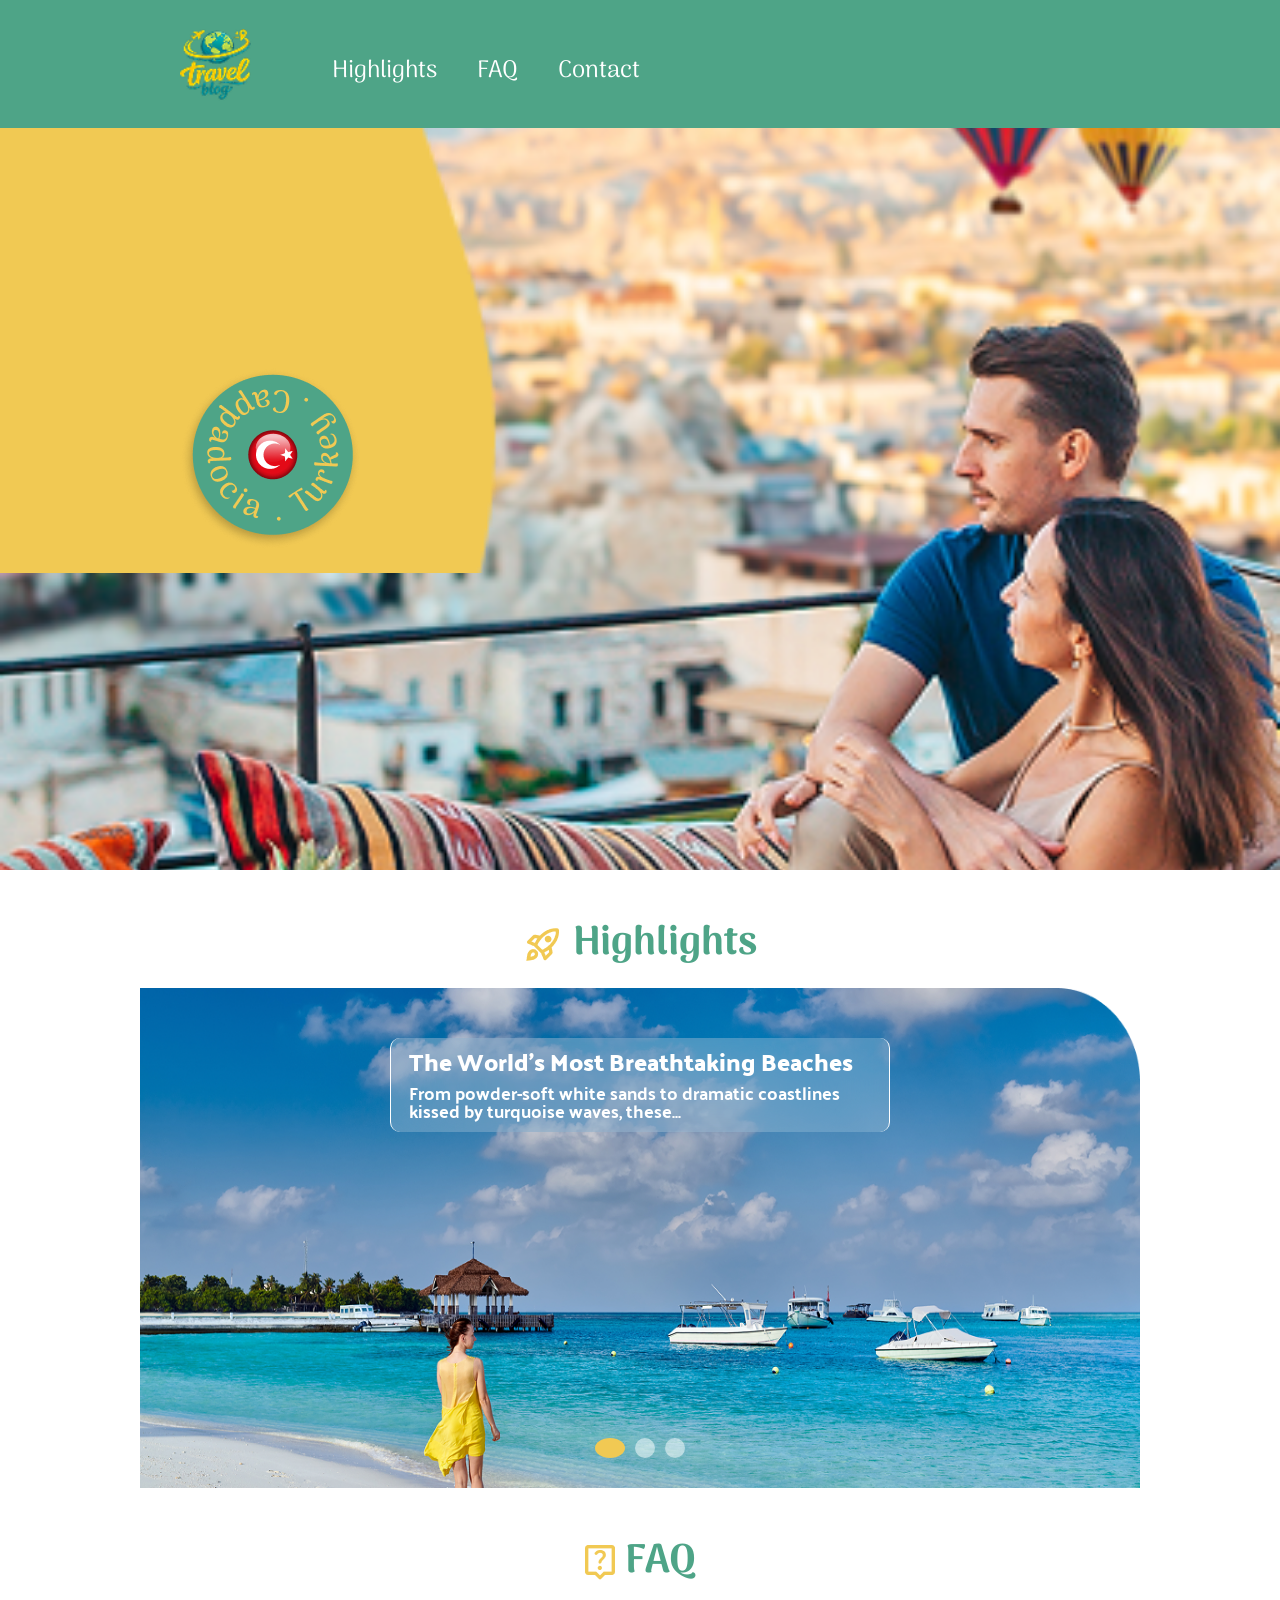
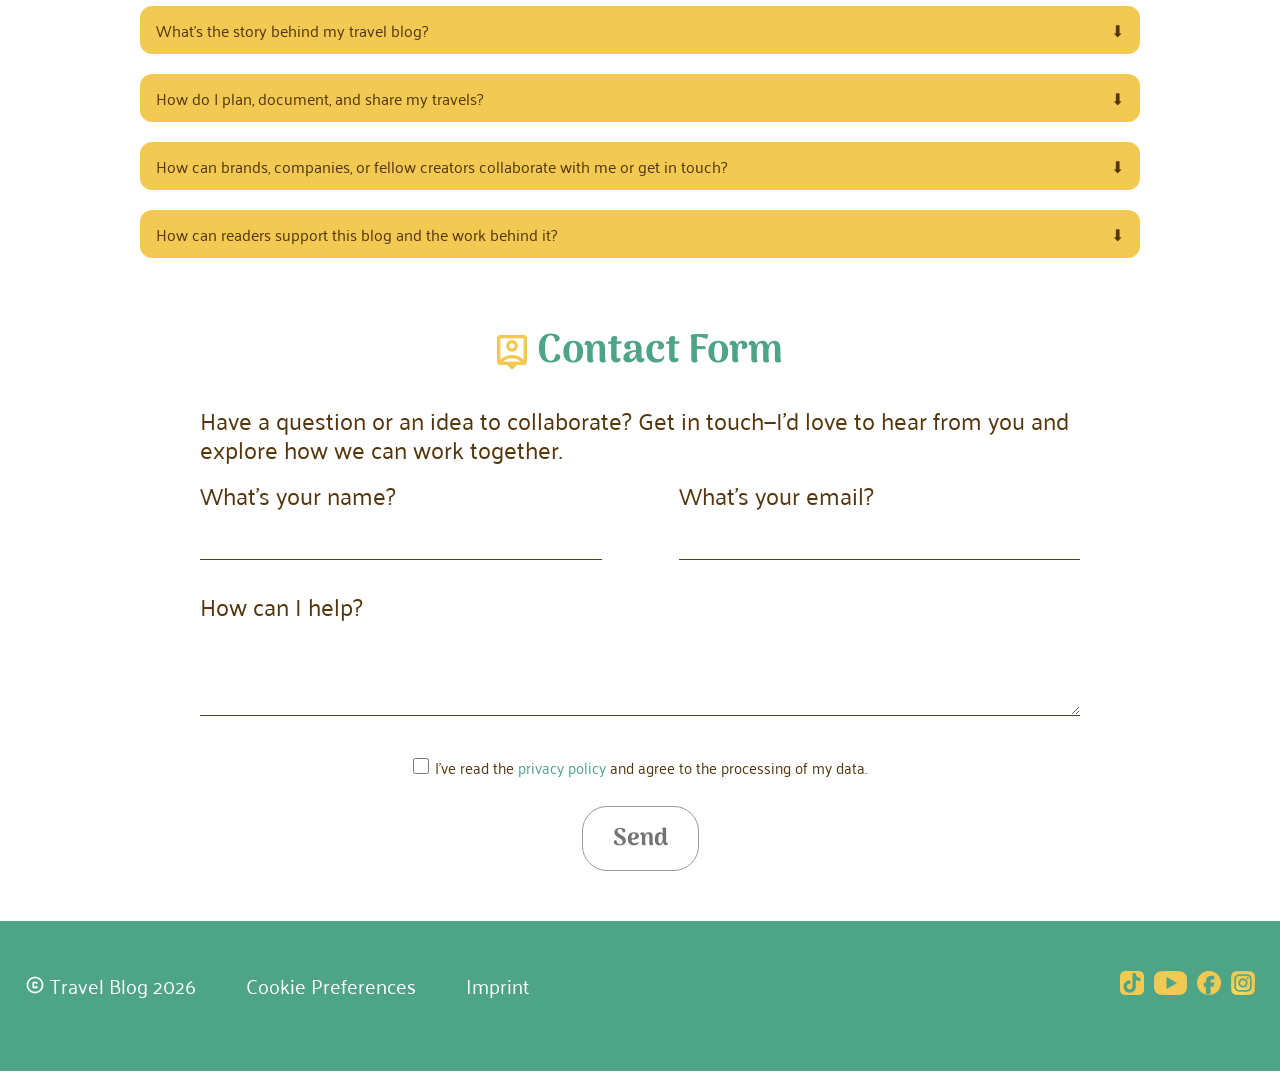
==== commit 6b551476: "Fix: Footer Font Size and target="_blank" bei Imprint entfernt" ====
--- a/index.html
+++ b/index.html
@@ -207,7 +207,7 @@
         <footer>
             <div class="footer-content">
                 <div class="footer-left">
-                    <a href="imprint.html" target="_blank"><p>Imprint</p></a>
+                    <a href="imprint.html"><p>Imprint</p></a>
                     <p>Cookie Preferences</p>
                     <div class="copyright">
                         <img src="./assets/icons/copyright-icon.png" alt="Copyright Icon" />
--- a/css/header-footer.css
+++ b/css/header-footer.css
@@ -30,6 +30,7 @@
         display: flex;
         align-items: center;
         justify-content: center;
+        padding-top: 10px;
 
         .header-nav-bar {
             display: none;
@@ -45,6 +46,7 @@
         }
 
         a {
+            font-family: "Arima";
             color: white;
             text-decoration: none;
         }
@@ -151,7 +153,8 @@
     header {
         .header-content {
             align-items: center;
-            justify-content: space-around;
+            justify-content: flex-start;
+            padding-left: 30px;
             gap: 30px;
             .header-nav-bar {
                 display: unset;
@@ -216,7 +219,7 @@
         .header-content {
             height: 128px;
             max-width: 980px;
-            justify-content: space-between;
+            /* justify-content: space-between; */ 
             margin-left: auto;
             margin-right: auto;
 
@@ -230,7 +233,7 @@
         .footer-content {
             .footer-left {
                 p {
-                    font-size: 28px;
+                    font-size: 20px;
                 }
             }
         }
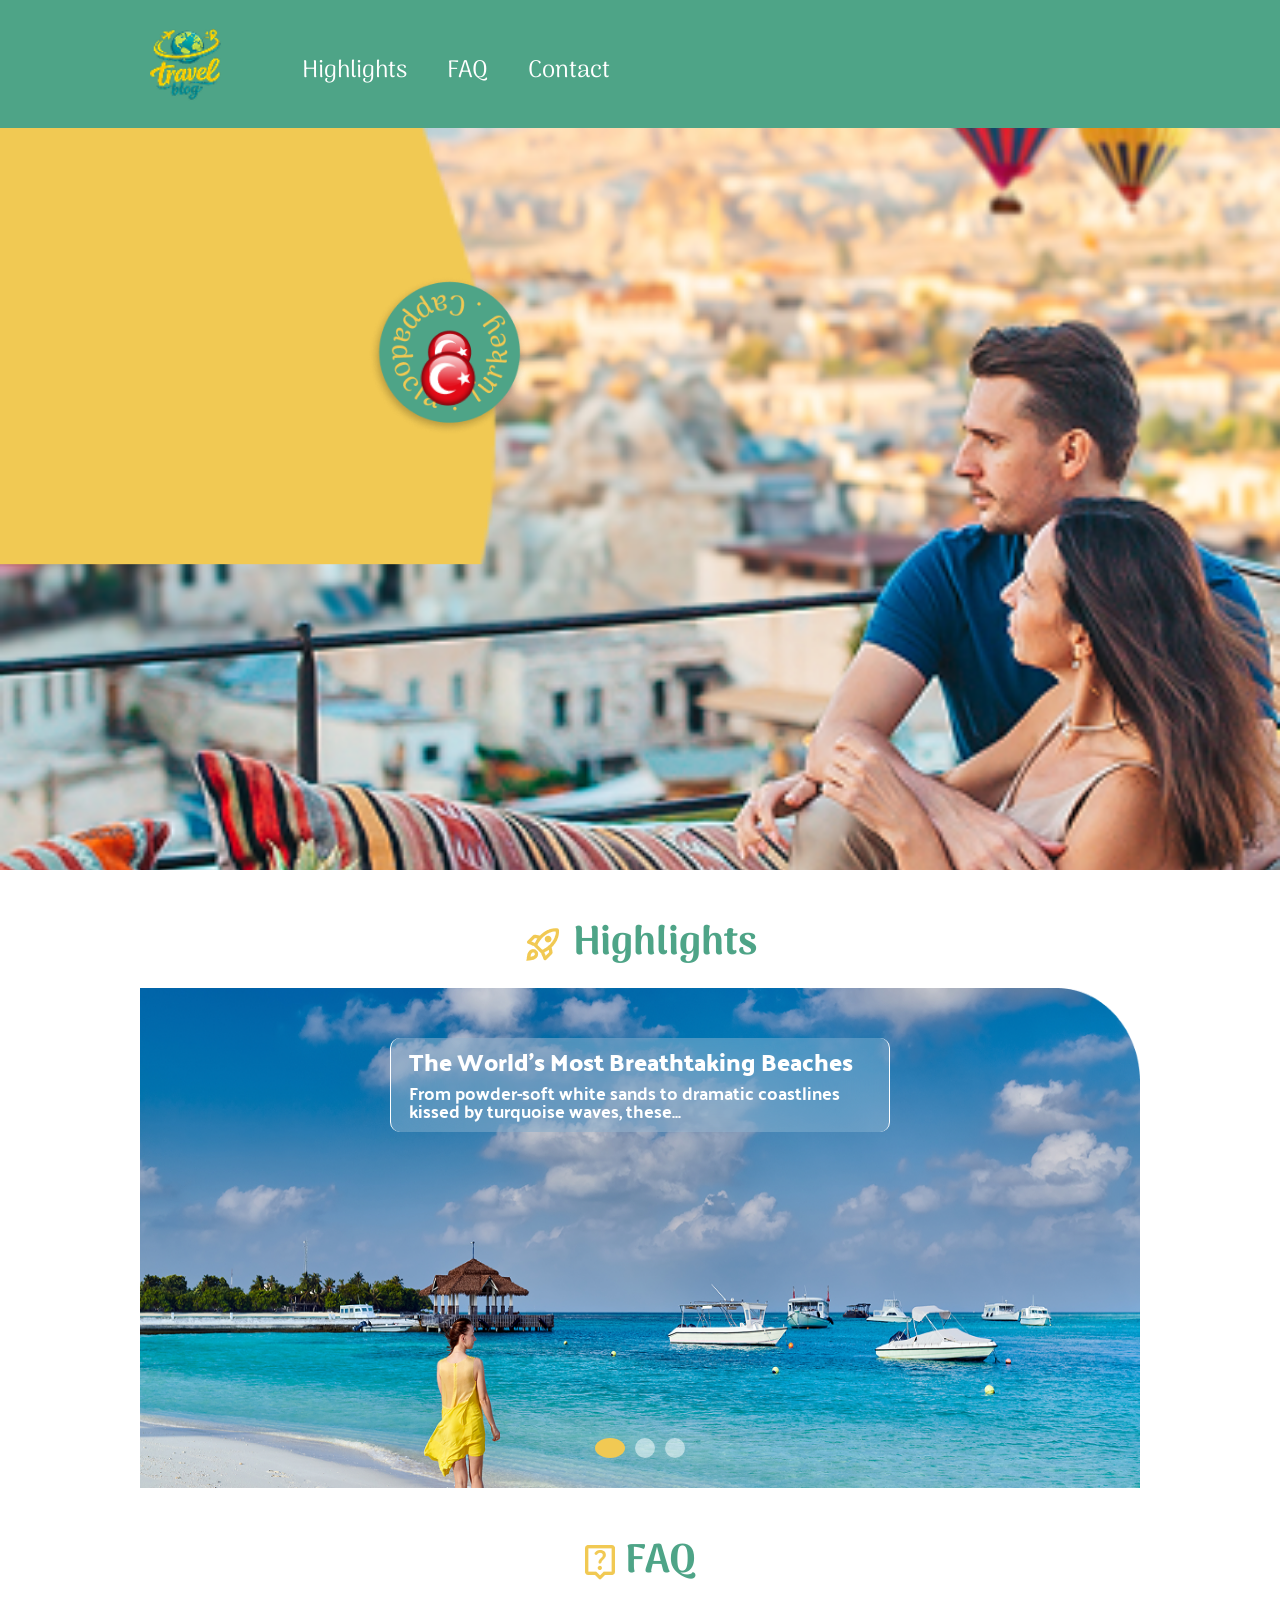
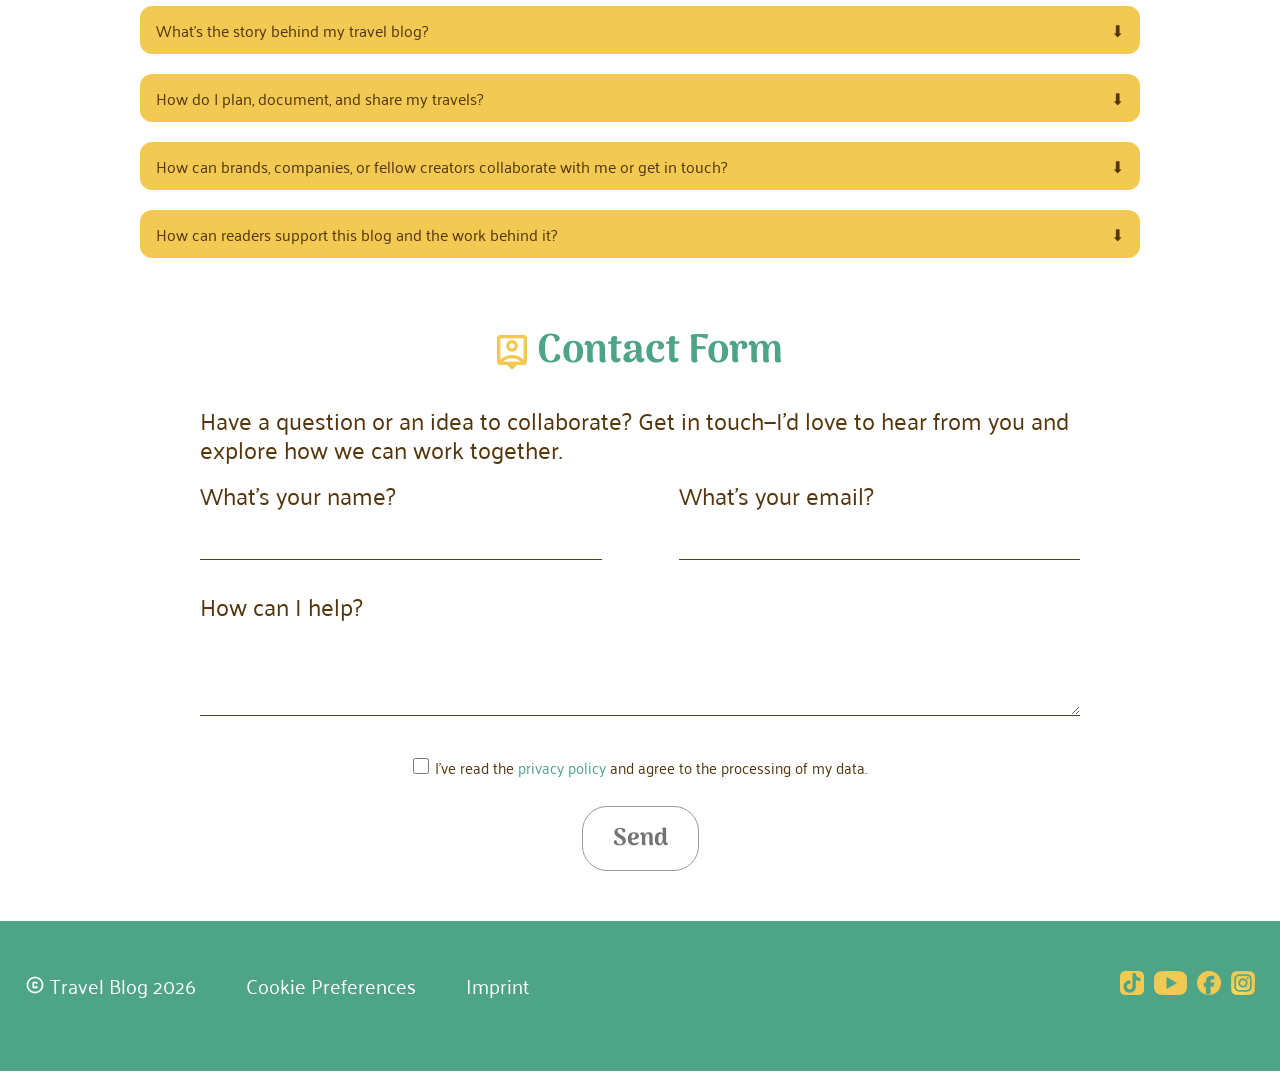
==== commit 53d65678: "Paddings header/footer angepasst, slider article 1 erstellt, Fotos von Main-header und overlay umben" ====
--- a/index.html
+++ b/index.html
@@ -26,21 +26,22 @@
         </header>
         <!-- ------------------------------------------------------------ -->
         <main>
+            <div class="slider">
+                <div class="text">
+                    <h1>Cappadocia</h1>
+                    <p>From sunrise balloons to hidden cave dwellings, every moment feels unreal in the best way.</p>
+                </div>
+                <img src="./assets/img/main-header-mobile.png" class="img img1" />
+                <img src="./assets/img/overlay-mobile.png" class="img img2" />
+                <img src="./assets/icons/turkey-icon.png" class="img3" />
+                <img src="./assets/icons/turkey-flag-icon.png" class="img4" />
+            </div>
+
             <div class="content">
                 <!-- Slider Animation Start------------------------------------------------ -->
-                <div class="slider">
-                    <div class="text">
-                        <h1>Cappadocia</h1>
-                        <p>
-                            From sunrise balloons to hidden cave dwellings, every moment feels unreal in the best way.
-                        </p>
-                    </div>
-                    <img src="./assets/img/header-photo.png" class="img img1" />
-                    <img src="./assets/img/vector-17.png" class="img img2" />
-                    <img src="./assets/icons/turkey-icon.png" class="img3" />
-                </div>
+
+                <!-- Slider Animation Ende------------------------------------------------ -->
                 <div class="content">
-                    <!-- Slider Animation Ende------------------------------------------------ -->
                     <div class="highlight-section" id="highlights">
                         <div class="headline">
                             <img src="./assets/icons/rocket-launch-gelb.png" alt="Rocket Icon" />
@@ -55,9 +56,12 @@
                                 <a href="article-1.html" class="slide">
                                     <picture>
                                         <source media="(max-width: 768px)" srcset="./assets/img/header-photo-5.png" />
-                                        <img src="./assets/img/header-photo-1.png" alt="Header Photo Woman at the beach." />
+                                        <img
+                                            src="./assets/img/header-photo-1.png"
+                                            alt="Header Photo Woman at the beach."
+                                        />
                                     </picture>
-                                    
+
                                     <div class="caption">
                                         <h4>The World’s Most Breathtaking Beaches</h4>
                                         <p>
@@ -70,7 +74,10 @@
                                 <a href="article-2.html" class="slide">
                                     <picture>
                                         <source media="(max-width: 768px)" srcset="./assets/img/header-photo-6.png" />
-                                        <img src="./assets/img/header-photo-2.png" alt="Header Photo Copenhagen City View." />
+                                        <img
+                                            src="./assets/img/header-photo-2.png"
+                                            alt="Header Photo Copenhagen City View."
+                                        />
                                     </picture>
                                     <div class="caption">
                                         <h4>Copenhagen in 3 Days: Big Experiences, Smart Spending</h4>
--- a/css/header-footer.css
+++ b/css/header-footer.css
@@ -219,9 +219,11 @@
         .header-content {
             height: 128px;
             max-width: 980px;
-            /* justify-content: space-between; */ 
+            /* justify-content: space-between; */
             margin-left: auto;
             margin-right: auto;
+            padding-left: 0px;
+            padding-right: 0px;
 
             img {
                 width: 72px;
@@ -244,8 +246,12 @@
     header {
         .header-content {
             max-width: 1440px;
-            padding-left: 20px;
-            padding-right: 20px;
-        }
-    }
-}
+            padding-left: 30px;
+        }
+    }
+    footer {
+        .footer-content {
+            padding-left: 30px;
+        }
+    }
+}
--- a/css/style.css
+++ b/css/style.css
@@ -28,22 +28,22 @@
 
 .text {
     position: absolute;
-    top: 35%;
-    left: 20%;
+    top: 45%;
+    left: 35%;
     transform: translate(-50%, -40%);
 
     z-index: 3;
 
-    opacity: 0;
-
-    animation: fadeInText 6s ease-in-out;
+    opacity: 1; /* text opacity */
+
+    animation: fadeInText 6s ease-in-out forwards;
 
     max-width: 200px;
 
-    /* h1 {
+    h1 {
         font-family: "Arima";
         font-weight: 700;
-        font-size: 40px;
+        font-size: 36px;
         color: #54370d;
     }
 
@@ -53,12 +53,28 @@
         font-size: 18px;
         color: #54370d;
         line-height: 1;
-    } */
+    }
 }
 
 @keyframes fadeInText {
-    to {
+    0% {
+        opacity: 0;
+    }
+
+    30% {
         opacity: 1;
+    }
+
+    50% {
+        opacity: 1;
+    }
+
+    70% {
+        opacity: 0;
+    }
+
+    100% {
+        opacity: 0;
     }
 }
 
@@ -85,9 +101,11 @@
 }
 
 .img1 {
+    width: 100%;
+    height: 100%;
     z-index: 1;
     transform: translateX(100%);
-    animation: slideIn 1.5s ease-out forwards;
+    animation: slideIn 1s ease-out forwards;
     /* animation-delay: 1.5s; */
     animation-delay: 2s;
 }
@@ -99,41 +117,56 @@
 }
 
 .img2 {
+    height: 98%;
     z-index: 2;
     transform: translateX(100%);
-    animation: slideOverlay 4s ease-out forwards;
+    animation: slideOverlay 2s ease-out forwards;
     /* animation-delay: 1.5s; */
     animation-delay: 2s;
 }
 
 @keyframes slideOverlay {
     0% {
-        transform: translate(100%);
+        transform: translate(100%, 0);
     }
 
     30% {
-        transform: translateX(0); /* kommt ins Bild */
-    }
-
-    60% {
-        transform: translateX(0); /* bleibt ins Bild, Pause */
+        transform: translate(0, 0); /* im Viewport */
+    }
+
+    50% {
+        transform: translate(-10%, 0); /*  nach links raus */
+    }
+
+    70% {
+        transform: translate(-10%, 0); /*  Pause */
     }
 
     100% {
-        transform: translate(-40%, -40%); /* raus nach oben links */
+        transform: translate(-40%, -40%); /* nach oben links */
     }
 }
 
 .img3 {
     position: absolute;
-    left: 180px;
-    top: 240px;
+    width: 160px;
+    height: 160px;
+    top: 20%;
+    left: 35%;
+    transform: translateX(-50%);
+
     z-index: 4;
-    opacity: 0; /* Icon unsichtbar machen */
-    /* transition: opacity 0.5s ease; */
-
-    animation: fadeInIcon 2s ease-in forwards;
-    animation-delay: 6s;
+
+    opacity: 0;
+
+    animation:
+        fadeInIcon 2s ease-in forwards,
+        rotate 5s linear infinite;
+
+    /* unterschiedliche Delays */
+    animation-delay:
+        4s,
+        /* FadeIn startet nach 4s */ 6s; /* Rotation startet nach 6s (4s + 2s Fade + 0s Pause) */
 }
 
 @keyframes fadeInIcon {
@@ -141,6 +174,32 @@
         opacity: 1;
     }
 }
+
+@keyframes rotate {
+    from {
+        transform: translateX(-50%) rotate(0deg);
+    }
+    to {
+        transform: translateX(-50%) rotate(360deg);
+    }
+}
+
+.img4 {
+    position: absolute;
+    width: 55px;
+    height: 55px;
+    top: 30%;
+    left: 35%;
+    transform: translateX(-50%);
+    z-index: 5;
+    opacity: 0;
+    animation: fadeInIcon 2s ease-in forwards;
+
+    animation-delay: 4s; /* Rotation startet nach 6s (4s + 2s Fade + 0s Pause) */
+}
+
+
+
 
 /* Landing-page animation Ende  --------------------- */
 
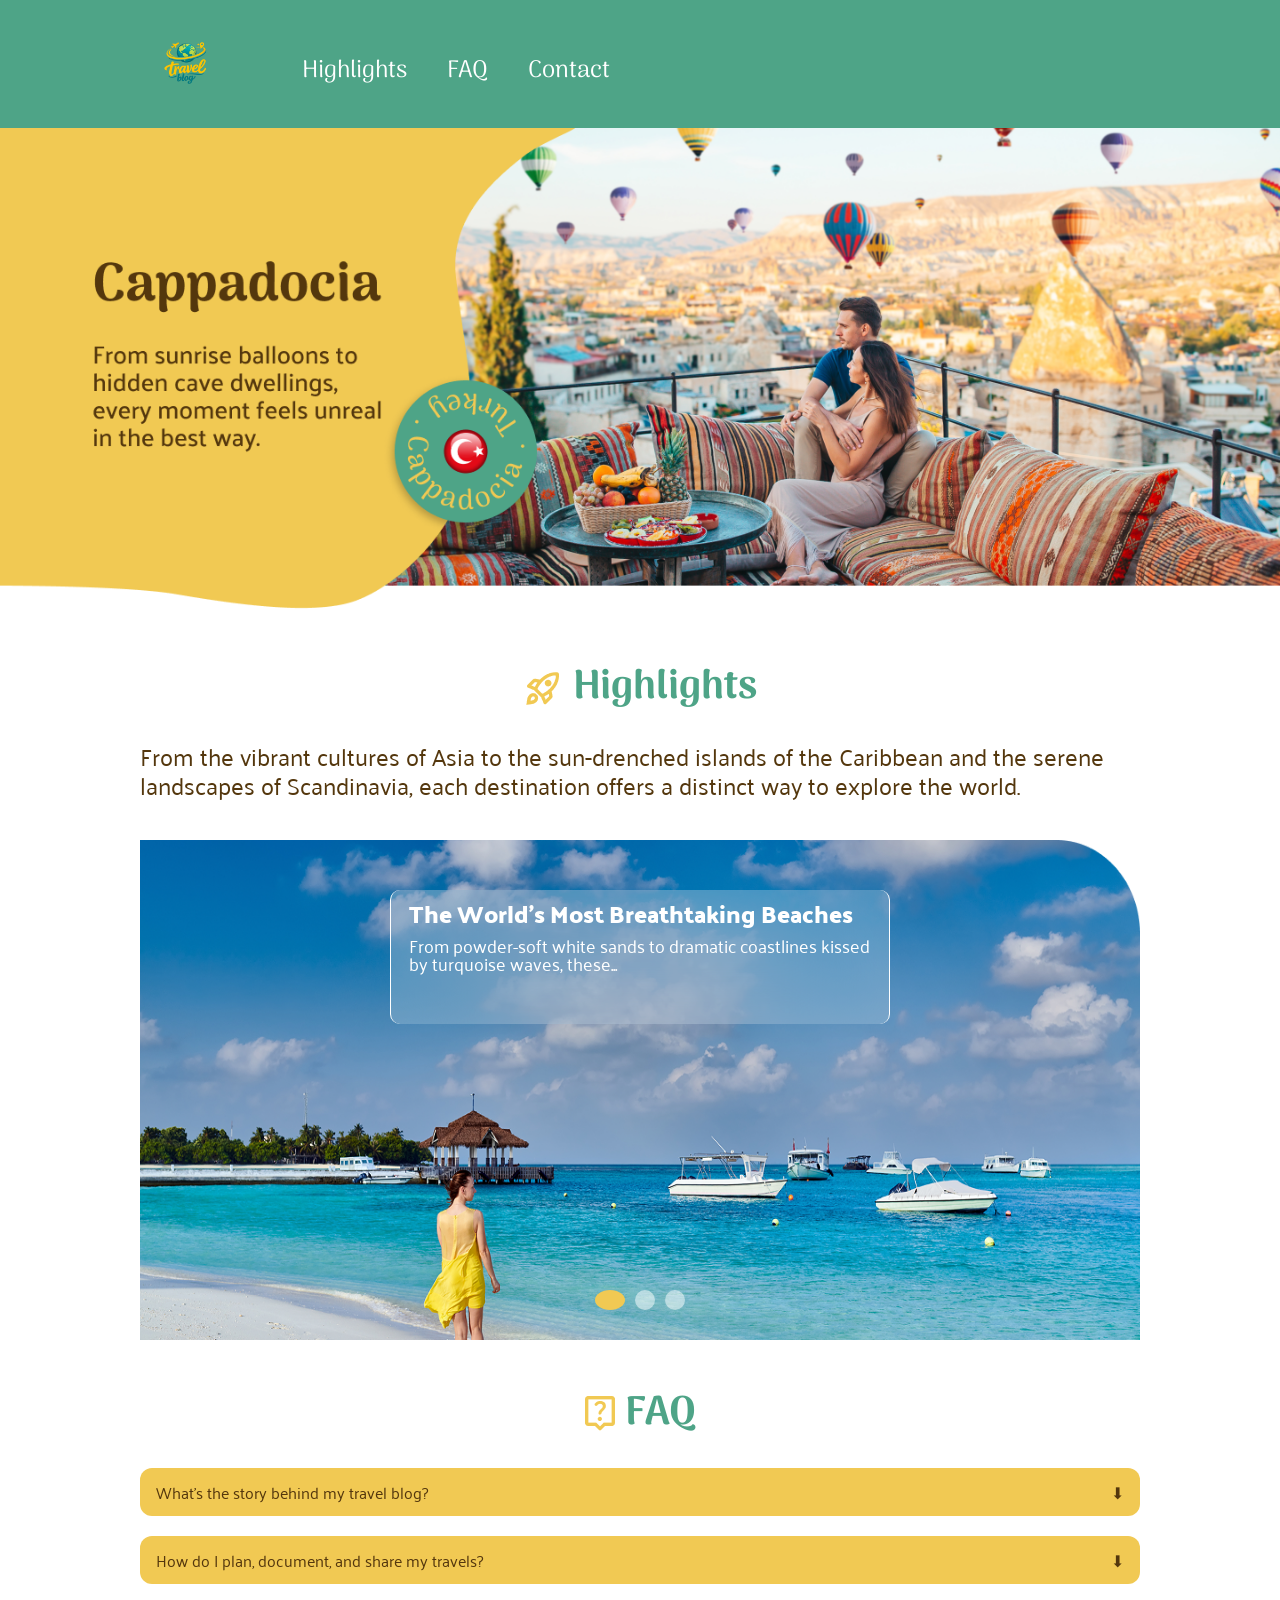
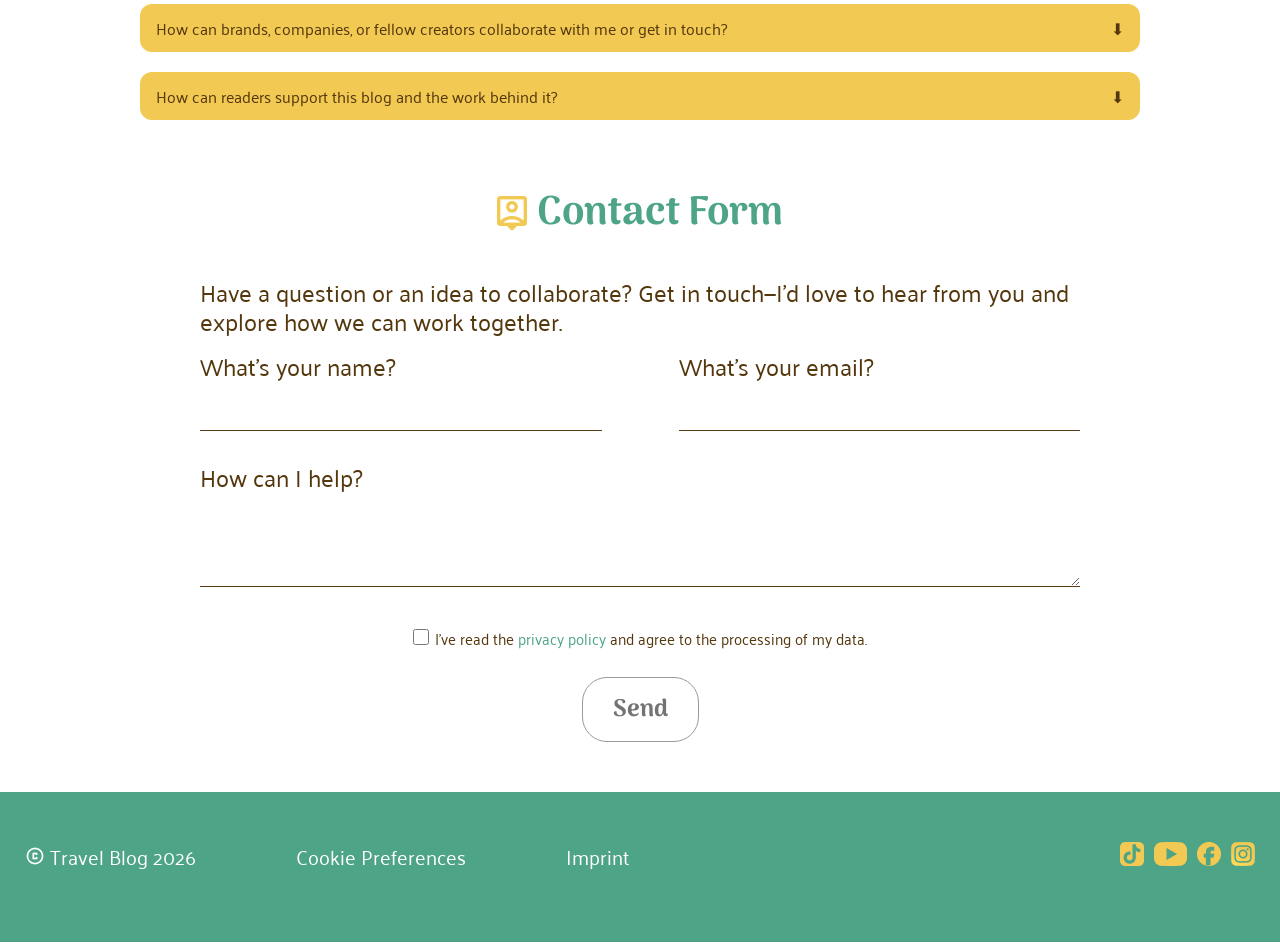
==== commit 9e696b23: "fix: gap footer text, highligh text,mouse pointer faq, padding article 2" ====
--- a/index.html
+++ b/index.html
@@ -17,6 +17,7 @@
                 <a href="index.html"><img src="./assets/icons/travel-blog-logo.png" alt="Travel Blog Logo" /></a>
                 <nav class="header-nav-bar">
                     <ul>
+                        
                         <li><a href="index.html#highlights">Highlights</a></li>
                         <li><a href="index.html#faq">FAQ</a></li>
                         <li><a href="index.html#contact">Contact</a></li>
@@ -26,6 +27,9 @@
         </header>
         <!-- ------------------------------------------------------------ -->
         <main>
+            <div class="desktop-animation-placeholder">
+                <img src="./assets/img/main-header-desktop.png" alt="Header Photo Copenhagen City View." />
+            </div>
             <div class="slider">
                 <div class="text">
                     <h1>Cappadocia</h1>
@@ -47,6 +51,11 @@
                             <img src="./assets/icons/rocket-launch-gelb.png" alt="Rocket Icon" />
                             <h2>Highlights</h2>
                         </div>
+                        <p>
+                                From the vibrant cultures of Asia to the sun-drenched islands of the Caribbean and the
+                                serene landscapes of Scandinavia, each destination offers a distinct way to explore the
+                                world.
+                            </p>
                         <div class="highlights-slider">
                             <input type="radio" name="slide" id="s1" checked />
                             <input type="radio" name="slide" id="s2" />
@@ -55,7 +64,7 @@
                             <div class="slides">
                                 <a href="article-1.html" class="slide">
                                     <picture>
-                                        <source media="(max-width: 768px)" srcset="./assets/img/header-photo-5.png" />
+                                        <source media="(max-width: 767px)" srcset="./assets/img/header-photo-5.png" />
                                         <img
                                             src="./assets/img/header-photo-1.png"
                                             alt="Header Photo Woman at the beach."
@@ -73,7 +82,7 @@
 
                                 <a href="article-2.html" class="slide">
                                     <picture>
-                                        <source media="(max-width: 768px)" srcset="./assets/img/header-photo-6.png" />
+                                        <source media="(max-width: 767px)" srcset="./assets/img/header-photo-6.png" />
                                         <img
                                             src="./assets/img/header-photo-2.png"
                                             alt="Header Photo Copenhagen City View."
@@ -90,7 +99,7 @@
 
                                 <a href="article-3.html" class="slide">
                                     <picture>
-                                        <source media="(max-width: 768px)" srcset="./assets/img/header-photo-7.png" />
+                                        <source media="(max-width: 767px)" srcset="./assets/img/header-photo-7.png" />
                                         <img src="./assets/img/header-photo-3.png" alt="Header Photo Pattaya City." />
                                     </picture>
                                     <div class="caption">
--- a/css/header-footer.css
+++ b/css/header-footer.css
@@ -42,6 +42,9 @@
                 justify-content: space-around;
                 list-style-type: none;
                 gap: 40px;
+
+
+                
             }
         }
 
@@ -51,9 +54,36 @@
             text-decoration: none;
         }
 
+        a:hover {
+            text-decoration-line: underline;
+            text-decoration-style: wavy;
+            text-decoration-color: #f1c953;
+        }
+
+        a.active {
+            font-weight: bold;
+            color: #f1c953;
+        }
+
         img {
             width: 56px;
             height: 56px;
+        }
+
+        li {
+            input {
+                display: none;
+            }
+
+            label {
+                cursor: pointer;
+                color: #54370d;
+            }
+
+            input:checked + label {
+                color: #f1c953;
+                text-decoration: underline wavy;
+            }
         }
     }
 }
@@ -193,7 +223,7 @@
                 flex-direction: row-reverse;
                 justify-content: flex-end; /* Flex-end wegen row-reverse */
 
-                gap: 50px;
+                gap: 100px;
 
                 p {
                     font-size: 16px;
--- a/css/style.css
+++ b/css/style.css
@@ -198,12 +198,12 @@
     animation-delay: 4s; /* Rotation startet nach 6s (4s + 2s Fade + 0s Pause) */
 }
 
-
-
-
 /* Landing-page animation Ende  --------------------- */
 
 main {
+    .desktop-animation-placeholder {
+        display: none;
+    }
     .content {
         width: 100%;
         margin-left: auto;
@@ -213,11 +213,12 @@
 
         .headline {
             display: flex;
+
             align-items: center;
             justify-content: center;
             gap: 10px;
             padding-top: 50px;
-            padding-bottom: 20px;
+            padding-bottom: 30px;
             h2 {
                 font-family: "Arima";
                 font-size: 40px;
@@ -235,6 +236,11 @@
             display: flex;
             flex-direction: column;
             align-items: center;
+
+            p {
+                max-width: 1000px;
+                padding-bottom: 40px;
+            }
 
             .highlights-slider {
                 position: relative;
@@ -293,7 +299,7 @@
 
                     p {
                         padding-top: 10px;
-                        font-family: "Palanquin Dark";
+                        font-family: "Palanquin";
                         font-weight: 400;
                         font-size: 18px;
                         line-height: 1;
@@ -370,13 +376,17 @@
                 margin-right: auto;
             }
 
+            .dropdown:hover {
+                cursor: pointer;
+            }
+
             .content {
                 margin-top: 10px; /* Margin der content box */
             }
 
             .content p {
                 /* Content Formatierung */
-                background: #eee;
+                background: #ffffff;
                 padding: 12px;
                 border-radius: 8px;
             }
@@ -531,6 +541,17 @@
 
 @media screen and (min-width: 768px) {
     main {
+        .desktop-animation-placeholder {
+            display: flex;
+
+            img {
+                width: 100dvw;
+            }
+        }
+        .slider {
+            display: none;
+        }
+
         .content {
             .highlight-section {
                 .highlights-slider {
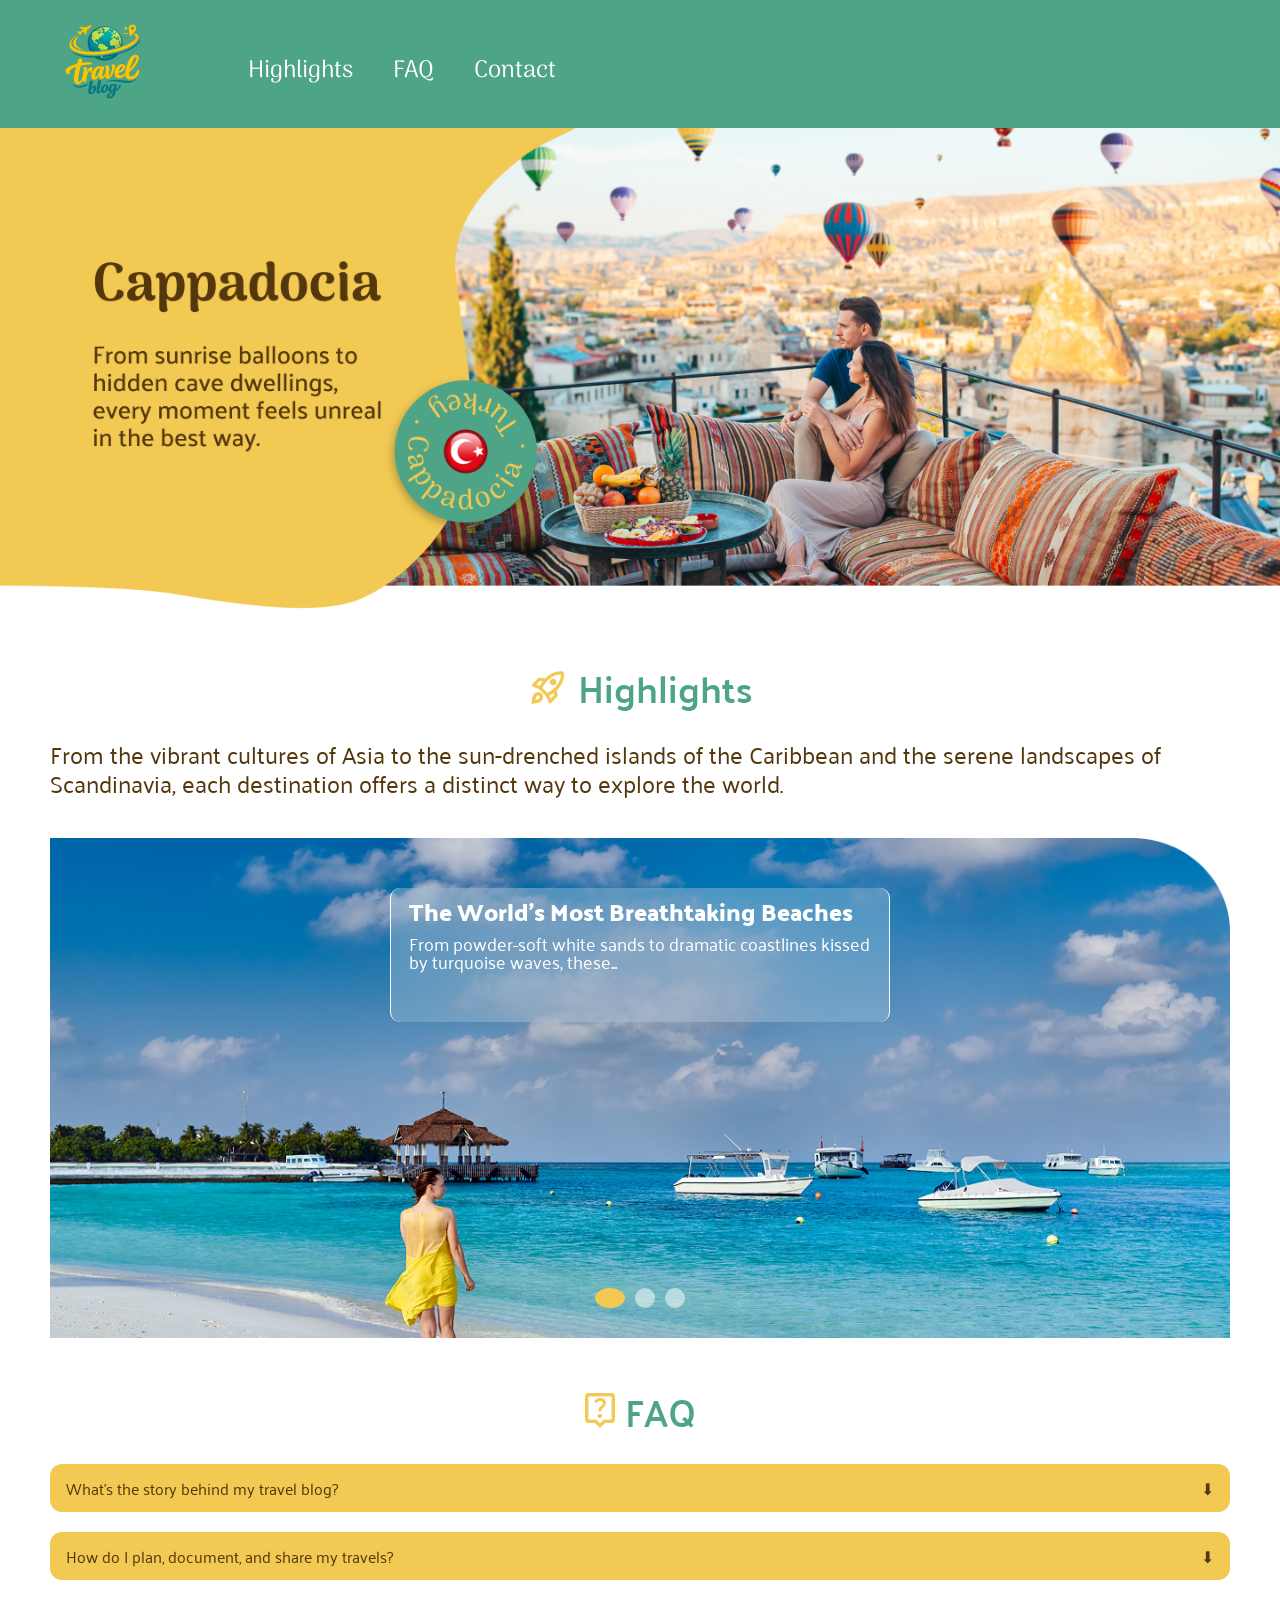
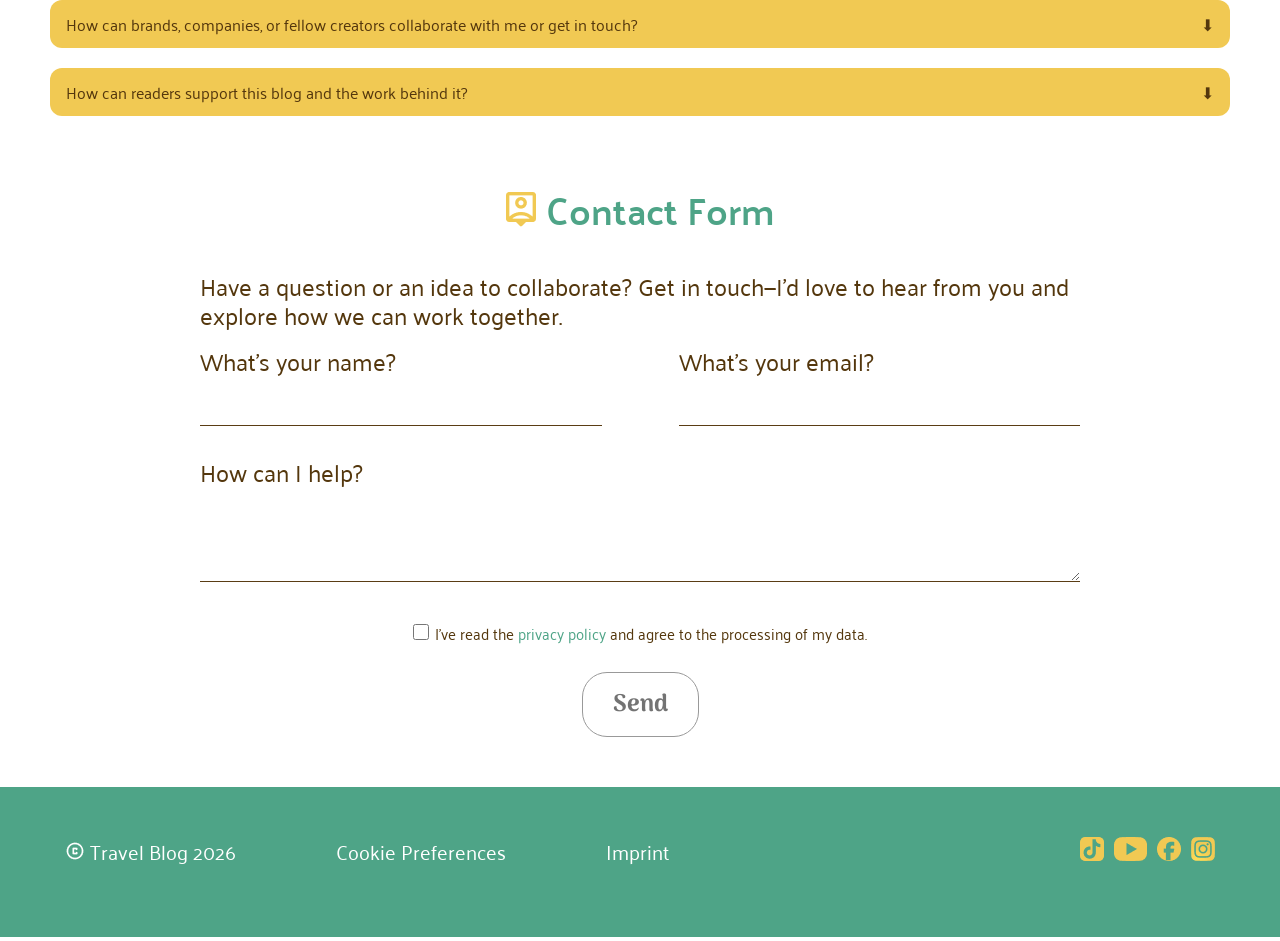
==== commit 049973b3: "fix: content-begrenzung auf 1200px, Sections eingebaut und doppel content div entfernt. Kein VWH, Fo" ====
--- a/index.html
+++ b/index.html
@@ -17,7 +17,6 @@
                 <a href="index.html"><img src="./assets/icons/travel-blog-logo.png" alt="Travel Blog Logo" /></a>
                 <nav class="header-nav-bar">
                     <ul>
-                        
                         <li><a href="index.html#highlights">Highlights</a></li>
                         <li><a href="index.html#faq">FAQ</a></li>
                         <li><a href="index.html#contact">Contact</a></li>
@@ -42,181 +41,172 @@
             </div>
 
             <div class="content">
-                <!-- Slider Animation Start------------------------------------------------ -->
-
-                <!-- Slider Animation Ende------------------------------------------------ -->
-                <div class="content">
-                    <div class="highlight-section" id="highlights">
-                        <div class="headline">
-                            <img src="./assets/icons/rocket-launch-gelb.png" alt="Rocket Icon" />
-                            <h2>Highlights</h2>
-                        </div>
-                        <p>
-                                From the vibrant cultures of Asia to the sun-drenched islands of the Caribbean and the
-                                serene landscapes of Scandinavia, each destination offers a distinct way to explore the
-                                world.
-                            </p>
-                        <div class="highlights-slider">
-                            <input type="radio" name="slide" id="s1" checked />
-                            <input type="radio" name="slide" id="s2" />
-                            <input type="radio" name="slide" id="s3" />
-
-                            <div class="slides">
-                                <a href="article-1.html" class="slide">
-                                    <picture>
-                                        <source media="(max-width: 767px)" srcset="./assets/img/header-photo-5.png" />
-                                        <img
-                                            src="./assets/img/header-photo-1.png"
-                                            alt="Header Photo Woman at the beach."
-                                        />
-                                    </picture>
-
-                                    <div class="caption">
-                                        <h4>The World’s Most Breathtaking Beaches</h4>
-                                        <p>
-                                            From powder-soft white sands to dramatic coastlines kissed by turquoise
-                                            waves, these...
-                                        </p>
-                                    </div>
-                                </a>
-
-                                <a href="article-2.html" class="slide">
-                                    <picture>
-                                        <source media="(max-width: 767px)" srcset="./assets/img/header-photo-6.png" />
-                                        <img
-                                            src="./assets/img/header-photo-2.png"
-                                            alt="Header Photo Copenhagen City View."
-                                        />
-                                    </picture>
-                                    <div class="caption">
-                                        <h4>Copenhagen in 3 Days: Big Experiences, Smart Spending</h4>
-                                        <p>
-                                            Copenhagen in 3 Days: Big Experiences, Smart Spending Discover Copenhagen,
-                                            where historic charm meets modern design, vibrant cycling...
-                                        </p>
-                                    </div>
-                                </a>
-
-                                <a href="article-3.html" class="slide">
-                                    <picture>
-                                        <source media="(max-width: 767px)" srcset="./assets/img/header-photo-7.png" />
-                                        <img src="./assets/img/header-photo-3.png" alt="Header Photo Pattaya City." />
-                                    </picture>
-                                    <div class="caption">
-                                        <h4>Pattaya Pulse: Food, Sun and Neon Nights</h4>
-                                        <p>
-                                            From bustling promenades to nearby islands, the city offers an energetic and
-                                            diverse escape...
-                                        </p>
-                                    </div>
-                                </a>
-                            </div>
-
-                            <div class="nav">
-                                <label for="s1"></label>
-                                <label for="s2"></label>
-                                <label for="s3"></label>
-                            </div>
-                        </div>
-                    </div>
-
-                    <div class="faq-section" id="faq">
-                        <div class="headline">
-                            <img src="./assets/icons/live-help-gelb.png" alt="Help Icon" />
-                            <h2>FAQ</h2>
-                        </div>
-
-                        <details class="dropdown">
-                            <summary>What’s the story behind my travel blog?</summary>
-
-                            <div class="content">
-                                <p>
-                                    Lorem ipsum dolor sit amet consectetur. Egestas a enim vestibulum malesuada. Ante in
-                                    commodo porta scelerisque turpis gravida semper. Lorem ipsum dolor sit amet
-                                    consectetur. Egestas a enim vestibulum malesuada. Ante in commodo porta scelerisque
-                                    turpis gravida semper.
-                                </p>
-                            </div>
-                        </details>
-
-                        <details class="dropdown">
-                            <summary>How do I plan, document, and share my travels?</summary>
-
-                            <div class="content">
-                                <p>
-                                    Lorem ipsum dolor sit amet consectetur. Egestas a enim vestibulum malesuada. Ante in
-                                    commodo porta scelerisque turpis gravida semper. Lorem ipsum dolor sit amet
-                                    consectetur. Egestas a enim vestibulum malesuada. Ante in commodo porta scelerisque
-                                    turpis gravida semper.
-                                </p>
-                            </div>
-                        </details>
-
-                        <details class="dropdown">
-                            <summary>
-                                How can brands, companies, or fellow creators collaborate with me or get in touch?
-                            </summary>
-
-                            <div class="content">
-                                <p>
-                                    Lorem ipsum dolor sit amet consectetur. Egestas a enim vestibulum malesuada. Ante in
-                                    commodo porta scelerisque turpis gravida semper. Lorem ipsum dolor sit amet
-                                    consectetur. Egestas a enim vestibulum malesuada. Ante in commodo porta scelerisque
-                                    turpis gravida semper.
-                                </p>
-                            </div>
-                        </details>
-
-                        <details class="dropdown">
-                            <summary>How can readers support this blog and the work behind it?</summary>
-
-                            <div class="content">
-                                <p>
-                                    Lorem ipsum dolor sit amet consectetur. Egestas a enim vestibulum malesuada. Ante in
-                                    commodo porta scelerisque turpis gravida semper. Lorem ipsum dolor sit amet
-                                    consectetur. Egestas a enim vestibulum malesuada. Ante in commodo porta scelerisque
-                                    turpis gravida semper.
-                                </p>
-                            </div>
-                        </details>
-                    </div>
-
-                    <form class="contact-form" id="contact">
-                        <div class="headline">
-                            <img src="./assets/icons/person-pin-gelb.png" alt="Contact Icon" />
-                            <h2>Contact Form</h2>
-                        </div>
-                        <p>
-                            Have a question or an idea to collaborate? Get in touch—I’d love to hear from you and
-                            explore how we can work together.
-                        </p>
-
-                        <div class="contact-form-name-email">
-                            <label>
-                                What’s your name?
-                                <input type="text" name="name" required />
-                            </label>
-
-                            <label>
-                                What’s your email?
-                                <input type="email" name="email" required />
-                            </label>
-                        </div>
+                <section class="highlight-section" id="highlights">
+                    <div class="headline">
+                        <img src="./assets/icons/rocket-launch-gelb.png" alt="Rocket Icon" />
+                        <h2>Highlights</h2>
+                    </div>
+                    <p>
+                        From the vibrant cultures of Asia to the sun-drenched islands of the Caribbean and the serene
+                        landscapes of Scandinavia, each destination offers a distinct way to explore the world.
+                    </p>
+                    <section class="highlights-slider">
+                        <input type="radio" name="slide" id="s1" checked />
+                        <input type="radio" name="slide" id="s2" />
+                        <input type="radio" name="slide" id="s3" />
+
+                        <div class="slides">
+                            <a href="article-1.html" class="slide">
+                                <picture>
+                                    <source media="(max-width: 767px)" srcset="./assets/img/header-photo-5.png" />
+                                    <img src="./assets/img/header-photo-1.png" alt="Header Photo Woman at the beach." />
+                                </picture>
+
+                                <div class="caption">
+                                    <h4>The World’s Most Breathtaking Beaches</h4>
+                                    <p>
+                                        From powder-soft white sands to dramatic coastlines kissed by turquoise waves,
+                                        these...
+                                    </p>
+                                </div>
+                            </a>
+
+                            <a href="article-2.html" class="slide">
+                                <picture>
+                                    <source media="(max-width: 767px)" srcset="./assets/img/header-photo-6.png" />
+                                    <img
+                                        src="./assets/img/header-photo-2.png"
+                                        alt="Header Photo Copenhagen City View."
+                                    />
+                                </picture>
+                                <div class="caption">
+                                    <h4>Copenhagen in 3 Days: Big Experiences, Smart Spending</h4>
+                                    <p>
+                                        Copenhagen in 3 Days: Big Experiences, Smart Spending Discover Copenhagen, where
+                                        historic charm meets modern design, vibrant cycling...
+                                    </p>
+                                </div>
+                            </a>
+
+                            <a href="article-3.html" class="slide">
+                                <picture>
+                                    <source media="(max-width: 767px)" srcset="./assets/img/header-photo-7.png" />
+                                    <img src="./assets/img/header-photo-3.png" alt="Header Photo Pattaya City." />
+                                </picture>
+                                <div class="caption">
+                                    <h4>Pattaya Pulse: Food, Sun and Neon Nights</h4>
+                                    <p>
+                                        From bustling promenades to nearby islands, the city offers an energetic and
+                                        diverse escape...
+                                    </p>
+                                </div>
+                            </a>
+                        </div>
+
+                        <div class="nav">
+                            <label for="s1"></label>
+                            <label for="s2"></label>
+                            <label for="s3"></label>
+                        </div>
+                    </section>
+                </section>
+
+                <section class="faq-section" id="faq">
+                    <div class="headline">
+                        <img src="./assets/icons/live-help-gelb.png" alt="Help Icon" />
+                        <h2>FAQ</h2>
+                    </div>
+
+                    <details class="dropdown">
+                        <summary>What’s the story behind my travel blog?</summary>
+
+                        <div class="content">
+                            <p>
+                                Lorem ipsum dolor sit amet consectetur. Egestas a enim vestibulum malesuada. Ante in
+                                commodo porta scelerisque turpis gravida semper. Lorem ipsum dolor sit amet consectetur.
+                                Egestas a enim vestibulum malesuada. Ante in commodo porta scelerisque turpis gravida
+                                semper.
+                            </p>
+                        </div>
+                    </details>
+
+                    <details class="dropdown">
+                        <summary>How do I plan, document, and share my travels?</summary>
+
+                        <div class="content">
+                            <p>
+                                Lorem ipsum dolor sit amet consectetur. Egestas a enim vestibulum malesuada. Ante in
+                                commodo porta scelerisque turpis gravida semper. Lorem ipsum dolor sit amet consectetur.
+                                Egestas a enim vestibulum malesuada. Ante in commodo porta scelerisque turpis gravida
+                                semper.
+                            </p>
+                        </div>
+                    </details>
+
+                    <details class="dropdown">
+                        <summary>
+                            How can brands, companies, or fellow creators collaborate with me or get in touch?
+                        </summary>
+
+                        <div class="content">
+                            <p>
+                                Lorem ipsum dolor sit amet consectetur. Egestas a enim vestibulum malesuada. Ante in
+                                commodo porta scelerisque turpis gravida semper. Lorem ipsum dolor sit amet consectetur.
+                                Egestas a enim vestibulum malesuada. Ante in commodo porta scelerisque turpis gravida
+                                semper.
+                            </p>
+                        </div>
+                    </details>
+
+                    <details class="dropdown">
+                        <summary>How can readers support this blog and the work behind it?</summary>
+
+                        <div class="content">
+                            <p>
+                                Lorem ipsum dolor sit amet consectetur. Egestas a enim vestibulum malesuada. Ante in
+                                commodo porta scelerisque turpis gravida semper. Lorem ipsum dolor sit amet consectetur.
+                                Egestas a enim vestibulum malesuada. Ante in commodo porta scelerisque turpis gravida
+                                semper.
+                            </p>
+                        </div>
+                    </details>
+                </section>
+
+                <form class="contact-form" id="contact">
+                    <div class="headline">
+                        <img src="./assets/icons/person-pin-gelb.png" alt="Contact Icon" />
+                        <h2>Contact Form</h2>
+                    </div>
+                    <p>
+                        Have a question or an idea to collaborate? Get in touch—I’d love to hear from you and explore
+                        how we can work together.
+                    </p>
+
+                    <div class="contact-form-name-email">
                         <label>
-                            How can I help?
-                            <textarea name="message" rows="4" required></textarea>
+                            What’s your name?
+                            <input type="text" name="name" required />
                         </label>
 
-                        <label class="checkbox">
-                            <input type="checkbox" required />
-                            <span>
-                                I’ve read the <a href="#">privacy policy</a> and agree to the processing of my data.
-                            </span>
+                        <label>
+                            What’s your email?
+                            <input type="email" name="email" required />
                         </label>
-
-                        <button type="submit">Send</button>
-                    </form>
-                </div>
+                    </div>
+                    <label>
+                        How can I help?
+                        <textarea name="message" rows="4" required></textarea>
+                    </label>
+
+                    <label class="checkbox">
+                        <input type="checkbox" required />
+                        <span>
+                            I’ve read the <a href="#">privacy policy</a> and agree to the processing of my data.
+                        </span>
+                    </label>
+
+                    <button type="submit">Send</button>
+                </form>
             </div>
         </main>
 
--- a/css/header-footer.css
+++ b/css/header-footer.css
@@ -42,9 +42,6 @@
                 justify-content: space-around;
                 list-style-type: none;
                 gap: 40px;
-
-
-                
             }
         }
 
@@ -65,9 +62,16 @@
             color: #f1c953;
         }
 
+/* ----------------------------------------------------------------------------------------- */
+
+
+
+/* ----------------------------------------------------------------------------------------- */
+
+
         img {
-            width: 56px;
-            height: 56px;
+            width: 82px;
+            height: 82px;
         }
 
         li {
@@ -94,7 +98,7 @@
     width: 100%;
 
     .footer-content {
-        max-width: 1440px;
+        max-width: 1200px;
         margin-left: auto;
         margin-right: auto;
 
@@ -184,7 +188,7 @@
         .header-content {
             align-items: center;
             justify-content: flex-start;
-            padding-left: 30px;
+            padding-left: 10px;
             gap: 30px;
             .header-nav-bar {
                 display: unset;
@@ -248,7 +252,7 @@
     header {
         .header-content {
             height: 128px;
-            max-width: 980px;
+            max-width: 1200px;
             /* justify-content: space-between; */
             margin-left: auto;
             margin-right: auto;
@@ -256,8 +260,8 @@
             padding-right: 0px;
 
             img {
-                width: 72px;
-                height: 72px;
+                width: 128px;
+                height: 128px;
             }
         }
     }
@@ -271,17 +275,3 @@
         }
     }
 }
-
-@media screen and (min-width: 1440px) {
-    header {
-        .header-content {
-            max-width: 1440px;
-            padding-left: 30px;
-        }
-    }
-    footer {
-        .footer-content {
-            padding-left: 30px;
-        }
-    }
-}
--- a/css/fonts.css
+++ b/css/fonts.css
@@ -9,6 +9,110 @@
 /* ############################################################## */
 /* ############################################################## */
 
+
+/* arima-regular - latin */
+@font-face {
+    font-display: swap; /* Check https://developer.mozilla.org/en-US/docs/Web/CSS/@font-face/font-display for other options. */
+    font-family: "Arima";
+    font-style: normal;
+    font-weight: 400;
+    src: url("../assets/fonts/arima-v7-latin-regular.woff2") format("woff2"); /* Chrome 36+, Opera 23+, Firefox 39+, Safari 12+, iOS 10+ */
+}
+/* arima-500 - latin */
+@font-face {
+    font-display: swap; /* Check https://developer.mozilla.org/en-US/docs/Web/CSS/@font-face/font-display for other options. */
+    font-family: "Arima";
+    font-style: normal;
+    font-weight: 500;
+    src: url("../assets/fonts/arima-v7-latin-500.woff2") format("woff2"); /* Chrome 36+, Opera 23+, Firefox 39+, Safari 12+, iOS 10+ */
+}
+/* arima-600 - latin */
+@font-face {
+    font-display: swap; /* Check https://developer.mozilla.org/en-US/docs/Web/CSS/@font-face/font-display for other options. */
+    font-family: "Arima";
+    font-style: normal;
+    font-weight: 600;
+    src: url("../assets/fonts/arima-v7-latin-600.woff2") format("woff2"); /* Chrome 36+, Opera 23+, Firefox 39+, Safari 12+, iOS 10+ */
+}
+/* arima-700 - latin */
+@font-face {
+    font-display: swap; /* Check https://developer.mozilla.org/en-US/docs/Web/CSS/@font-face/font-display for other options. */
+    font-family: "Arima";
+    font-style: normal;
+    font-weight: 700;
+    src: url("../assets/fonts/arima-v7-latin-700.woff2") format("woff2"); /* Chrome 36+, Opera 23+, Firefox 39+, Safari 12+, iOS 10+ */
+}
+
+/* palanquin-regular - latin */
+@font-face {
+    font-display: swap; /* Check https://developer.mozilla.org/en-US/docs/Web/CSS/@font-face/font-display for other options. */
+    font-family: "Palanquin";
+    font-style: normal;
+    font-weight: 400;
+    src: url("../assets/fonts/palanquin-v17-latin-regular.woff2")
+        format("woff2"); /* Chrome 36+, Opera 23+, Firefox 39+, Safari 12+, iOS 10+ */
+}
+/* palanquin-500 - latin */
+@font-face {
+    font-display: swap; /* Check https://developer.mozilla.org/en-US/docs/Web/CSS/@font-face/font-display for other options. */
+    font-family: "Palanquin";
+    font-style: normal;
+    font-weight: 500;
+    src: url("../assets/fonts/palanquin-v17-latin-500.woff2") format("woff2"); /* Chrome 36+, Opera 23+, Firefox 39+, Safari 12+, iOS 10+ */
+}
+/* palanquin-600 - latin */
+@font-face {
+    font-display: swap; /* Check https://developer.mozilla.org/en-US/docs/Web/CSS/@font-face/font-display for other options. */
+    font-family: "Palanquin";
+    font-style: normal;
+    font-weight: 600;
+    src: url("../assets/fonts/palanquin-v17-latin-600.woff2") format("woff2"); /* Chrome 36+, Opera 23+, Firefox 39+, Safari 12+, iOS 10+ */
+}
+/* palanquin-700 - latin */
+@font-face {
+    font-display: swap; /* Check https://developer.mozilla.org/en-US/docs/Web/CSS/@font-face/font-display for other options. */
+    font-family: "Palanquin";
+    font-style: normal;
+    font-weight: 700;
+    src: url("../assets/fonts/palanquin-v17-latin-700.woff2") format("woff2"); /* Chrome 36+, Opera 23+, Firefox 39+, Safari 12+, iOS 10+ */
+}
+
+/* palanquin-dark-regular - latin */
+@font-face {
+    font-display: swap; /* Check https://developer.mozilla.org/en-US/docs/Web/CSS/@font-face/font-display for other options. */
+    font-family: "Palanquin Dark";
+    font-style: normal;
+    font-weight: 400;
+    src: url("../assets/fonts/palanquin-dark-v17-latin-regular.woff2")
+        format("woff2"); /* Chrome 36+, Opera 23+, Firefox 39+, Safari 12+, iOS 10+ */
+}
+/* palanquin-dark-500 - latin */
+@font-face {
+    font-display: swap; /* Check https://developer.mozilla.org/en-US/docs/Web/CSS/@font-face/font-display for other options. */
+    font-family: "Palanquin Dark";
+    font-style: normal;
+    font-weight: 500;
+    src: url("../assets/fonts/palanquin-dark-v17-latin-500.woff2")
+        format("woff2"); /* Chrome 36+, Opera 23+, Firefox 39+, Safari 12+, iOS 10+ */
+}
+/* palanquin-dark-600 - latin */
+@font-face {
+    font-display: swap; /* Check https://developer.mozilla.org/en-US/docs/Web/CSS/@font-face/font-display for other options. */
+    font-family: "Palanquin Dark";
+    font-style: normal;
+    font-weight: 600;
+    src: url("../assets/fonts/palanquin-dark-v17-latin-600.woff2")
+        format("woff2"); /* Chrome 36+, Opera 23+, Firefox 39+, Safari 12+, iOS 10+ */
+}
+/* palanquin-dark-700 - latin */
+@font-face {
+    font-display: swap; /* Check https://developer.mozilla.org/en-US/docs/Web/CSS/@font-face/font-display for other options. */
+    font-family: "Palanquin Dark";
+    font-style: normal;
+    font-weight: 700;
+    src: url("../assets/fonts/palanquin-dark-v17-latin-700.woff2")
+        format("woff2"); /* Chrome 36+, Opera 23+, Firefox 39+, Safari 12+, iOS 10+ */
+}
 
 
 
@@ -105,107 +209,3 @@
 .footer-content p {
     color: white;
 }
-
-/* arima-regular - latin */
-@font-face {
-    font-display: swap; /* Check https://developer.mozilla.org/en-US/docs/Web/CSS/@font-face/font-display for other options. */
-    font-family: "Arima";
-    font-style: normal;
-    font-weight: 400;
-    src: url("../assets/fonts/arima-v7-latin-regular.woff2") format("woff2"); /* Chrome 36+, Opera 23+, Firefox 39+, Safari 12+, iOS 10+ */
-}
-/* arima-500 - latin */
-@font-face {
-    font-display: swap; /* Check https://developer.mozilla.org/en-US/docs/Web/CSS/@font-face/font-display for other options. */
-    font-family: "Arima";
-    font-style: normal;
-    font-weight: 500;
-    src: url("../assets/fonts/arima-v7-latin-500.woff2") format("woff2"); /* Chrome 36+, Opera 23+, Firefox 39+, Safari 12+, iOS 10+ */
-}
-/* arima-600 - latin */
-@font-face {
-    font-display: swap; /* Check https://developer.mozilla.org/en-US/docs/Web/CSS/@font-face/font-display for other options. */
-    font-family: "Arima";
-    font-style: normal;
-    font-weight: 600;
-    src: url("../assets/fonts/arima-v7-latin-600.woff2") format("woff2"); /* Chrome 36+, Opera 23+, Firefox 39+, Safari 12+, iOS 10+ */
-}
-/* arima-700 - latin */
-@font-face {
-    font-display: swap; /* Check https://developer.mozilla.org/en-US/docs/Web/CSS/@font-face/font-display for other options. */
-    font-family: "Arima";
-    font-style: normal;
-    font-weight: 700;
-    src: url("../assets/fonts/arima-v7-latin-700.woff2") format("woff2"); /* Chrome 36+, Opera 23+, Firefox 39+, Safari 12+, iOS 10+ */
-}
-
-/* palanquin-regular - latin */
-@font-face {
-    font-display: swap; /* Check https://developer.mozilla.org/en-US/docs/Web/CSS/@font-face/font-display for other options. */
-    font-family: "Palanquin";
-    font-style: normal;
-    font-weight: 400;
-    src: url("../assets/fonts/palanquin-v17-latin-regular.woff2")
-        format("woff2"); /* Chrome 36+, Opera 23+, Firefox 39+, Safari 12+, iOS 10+ */
-}
-/* palanquin-500 - latin */
-@font-face {
-    font-display: swap; /* Check https://developer.mozilla.org/en-US/docs/Web/CSS/@font-face/font-display for other options. */
-    font-family: "Palanquin";
-    font-style: normal;
-    font-weight: 500;
-    src: url("../assets/fonts/palanquin-v17-latin-500.woff2") format("woff2"); /* Chrome 36+, Opera 23+, Firefox 39+, Safari 12+, iOS 10+ */
-}
-/* palanquin-600 - latin */
-@font-face {
-    font-display: swap; /* Check https://developer.mozilla.org/en-US/docs/Web/CSS/@font-face/font-display for other options. */
-    font-family: "Palanquin";
-    font-style: normal;
-    font-weight: 600;
-    src: url("../assets/fonts/palanquin-v17-latin-600.woff2") format("woff2"); /* Chrome 36+, Opera 23+, Firefox 39+, Safari 12+, iOS 10+ */
-}
-/* palanquin-700 - latin */
-@font-face {
-    font-display: swap; /* Check https://developer.mozilla.org/en-US/docs/Web/CSS/@font-face/font-display for other options. */
-    font-family: "Palanquin";
-    font-style: normal;
-    font-weight: 700;
-    src: url("../assets/fonts/palanquin-v17-latin-700.woff2") format("woff2"); /* Chrome 36+, Opera 23+, Firefox 39+, Safari 12+, iOS 10+ */
-}
-
-/* palanquin-dark-regular - latin */
-@font-face {
-    font-display: swap; /* Check https://developer.mozilla.org/en-US/docs/Web/CSS/@font-face/font-display for other options. */
-    font-family: "Palanquin Dark";
-    font-style: normal;
-    font-weight: 400;
-    src: url("../assets/fonts/palanquin-dark-v17-latin-regular.woff2")
-        format("woff2"); /* Chrome 36+, Opera 23+, Firefox 39+, Safari 12+, iOS 10+ */
-}
-/* palanquin-dark-500 - latin */
-@font-face {
-    font-display: swap; /* Check https://developer.mozilla.org/en-US/docs/Web/CSS/@font-face/font-display for other options. */
-    font-family: "Palanquin Dark";
-    font-style: normal;
-    font-weight: 500;
-    src: url("../assets/fonts/palanquin-dark-v17-latin-500.woff2")
-        format("woff2"); /* Chrome 36+, Opera 23+, Firefox 39+, Safari 12+, iOS 10+ */
-}
-/* palanquin-dark-600 - latin */
-@font-face {
-    font-display: swap; /* Check https://developer.mozilla.org/en-US/docs/Web/CSS/@font-face/font-display for other options. */
-    font-family: "Palanquin Dark";
-    font-style: normal;
-    font-weight: 600;
-    src: url("../assets/fonts/palanquin-dark-v17-latin-600.woff2")
-        format("woff2"); /* Chrome 36+, Opera 23+, Firefox 39+, Safari 12+, iOS 10+ */
-}
-/* palanquin-dark-700 - latin */
-@font-face {
-    font-display: swap; /* Check https://developer.mozilla.org/en-US/docs/Web/CSS/@font-face/font-display for other options. */
-    font-family: "Palanquin Dark";
-    font-style: normal;
-    font-weight: 700;
-    src: url("../assets/fonts/palanquin-dark-v17-latin-700.woff2")
-        format("woff2"); /* Chrome 36+, Opera 23+, Firefox 39+, Safari 12+, iOS 10+ */
-}
--- a/css/style.css
+++ b/css/style.css
@@ -19,7 +19,7 @@
 }
 
 .content {
-    max-width: 1440px;
+    max-width: 1200px;
     margin-left: auto;
     margin-right: auto;
 }
@@ -219,13 +219,13 @@
             gap: 10px;
             padding-top: 50px;
             padding-bottom: 30px;
-            h2 {
+            /* h2 {
                 font-family: "Arima";
                 font-size: 40px;
                 font-weight: 700;
                 line-height: 1.2;
                 color: #4ea487;
-            }
+            } */
         }
 
         /* HIGHLIGHT SECTION START  --------------------- */
@@ -238,7 +238,7 @@
             align-items: center;
 
             p {
-                max-width: 1000px;
+                max-width: 1200px;
                 padding-bottom: 40px;
             }
 
@@ -370,7 +370,7 @@
                 padding: 16px;
                 margin-bottom: 20px;
                 border-radius: 12px;
-                max-width: 1000px;
+                max-width: 1200px;
 
                 margin-left: auto;
                 margin-right: auto;
@@ -545,7 +545,7 @@
             display: flex;
 
             img {
-                width: 100dvw;
+                width: 100%;
             }
         }
         .slider {
@@ -587,3 +587,16 @@
         }
     }
 }
+
+@media screen and (min-width: 1200px) {
+    main {
+        .content {
+            .highlight-section {
+                .highlights-slider {
+                    max-width: 1200px;
+                    height: 500px;
+                }
+            }
+        }
+    }
+}
